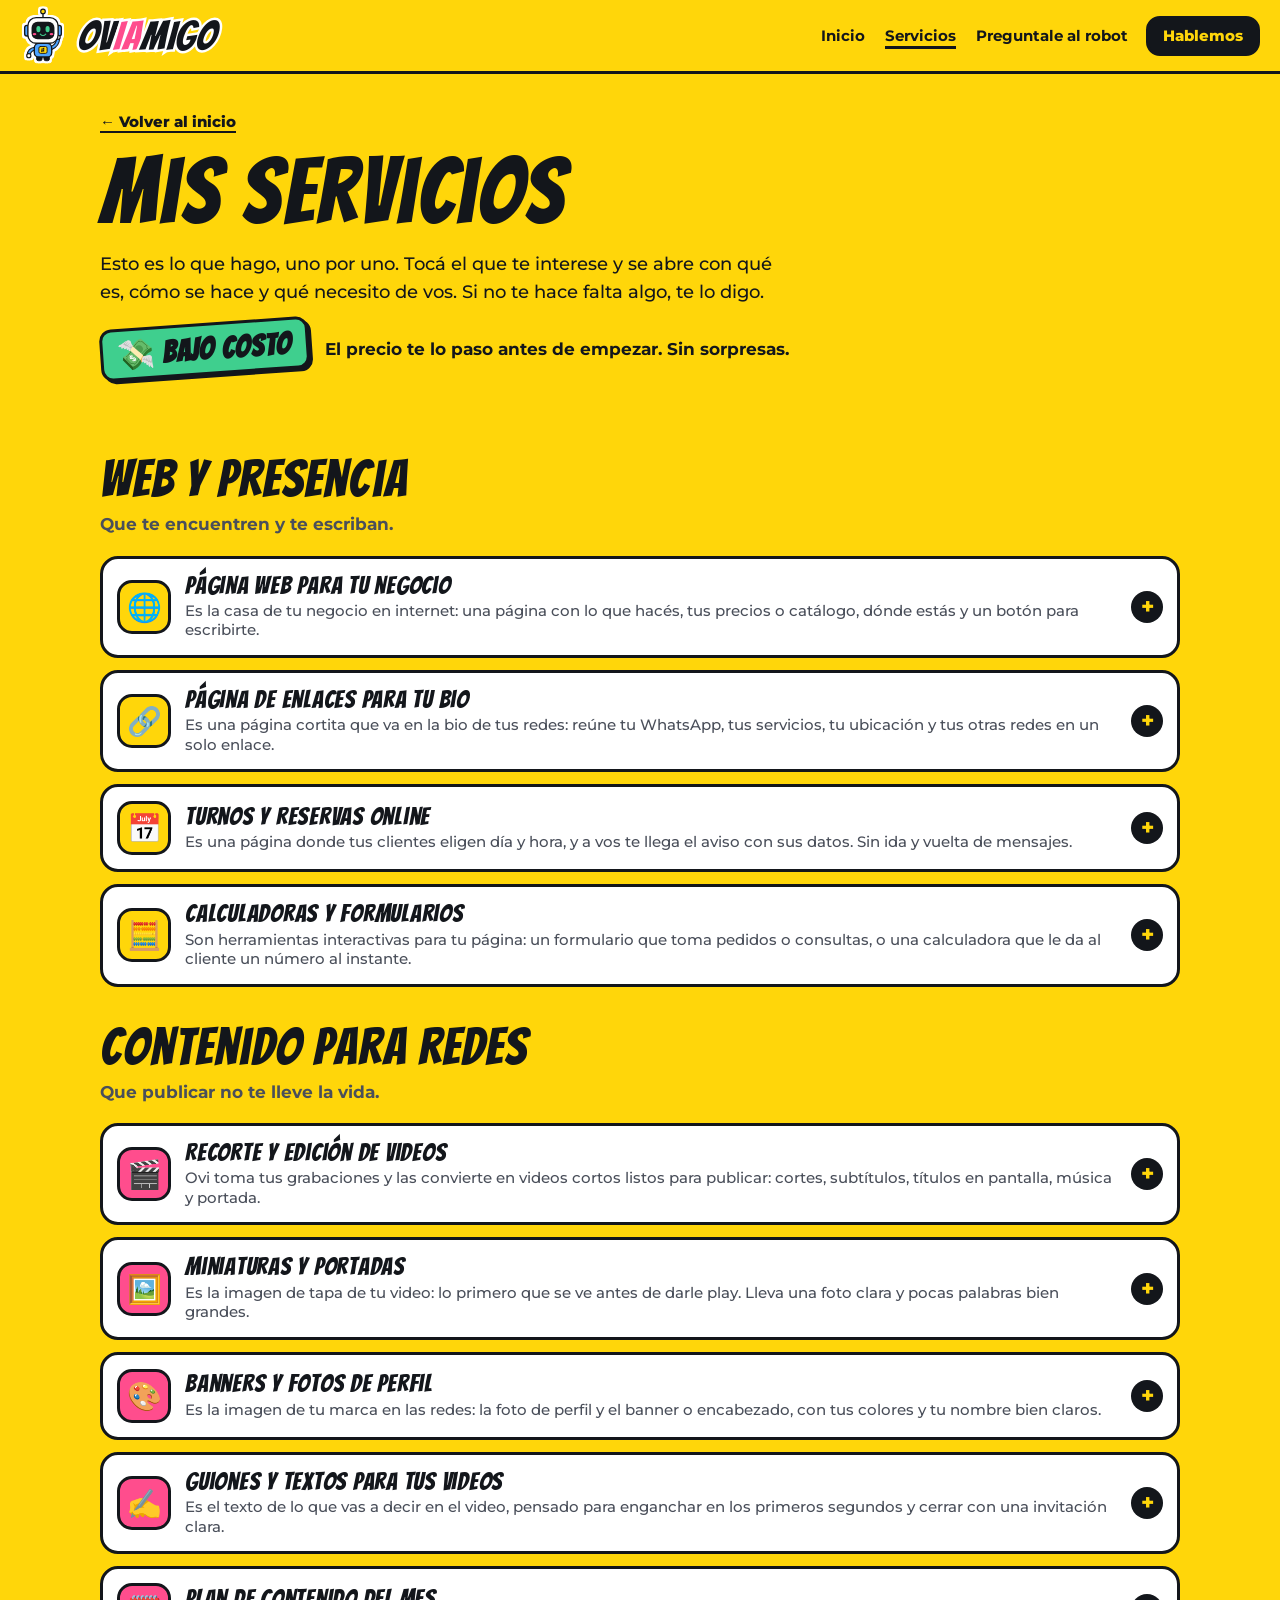
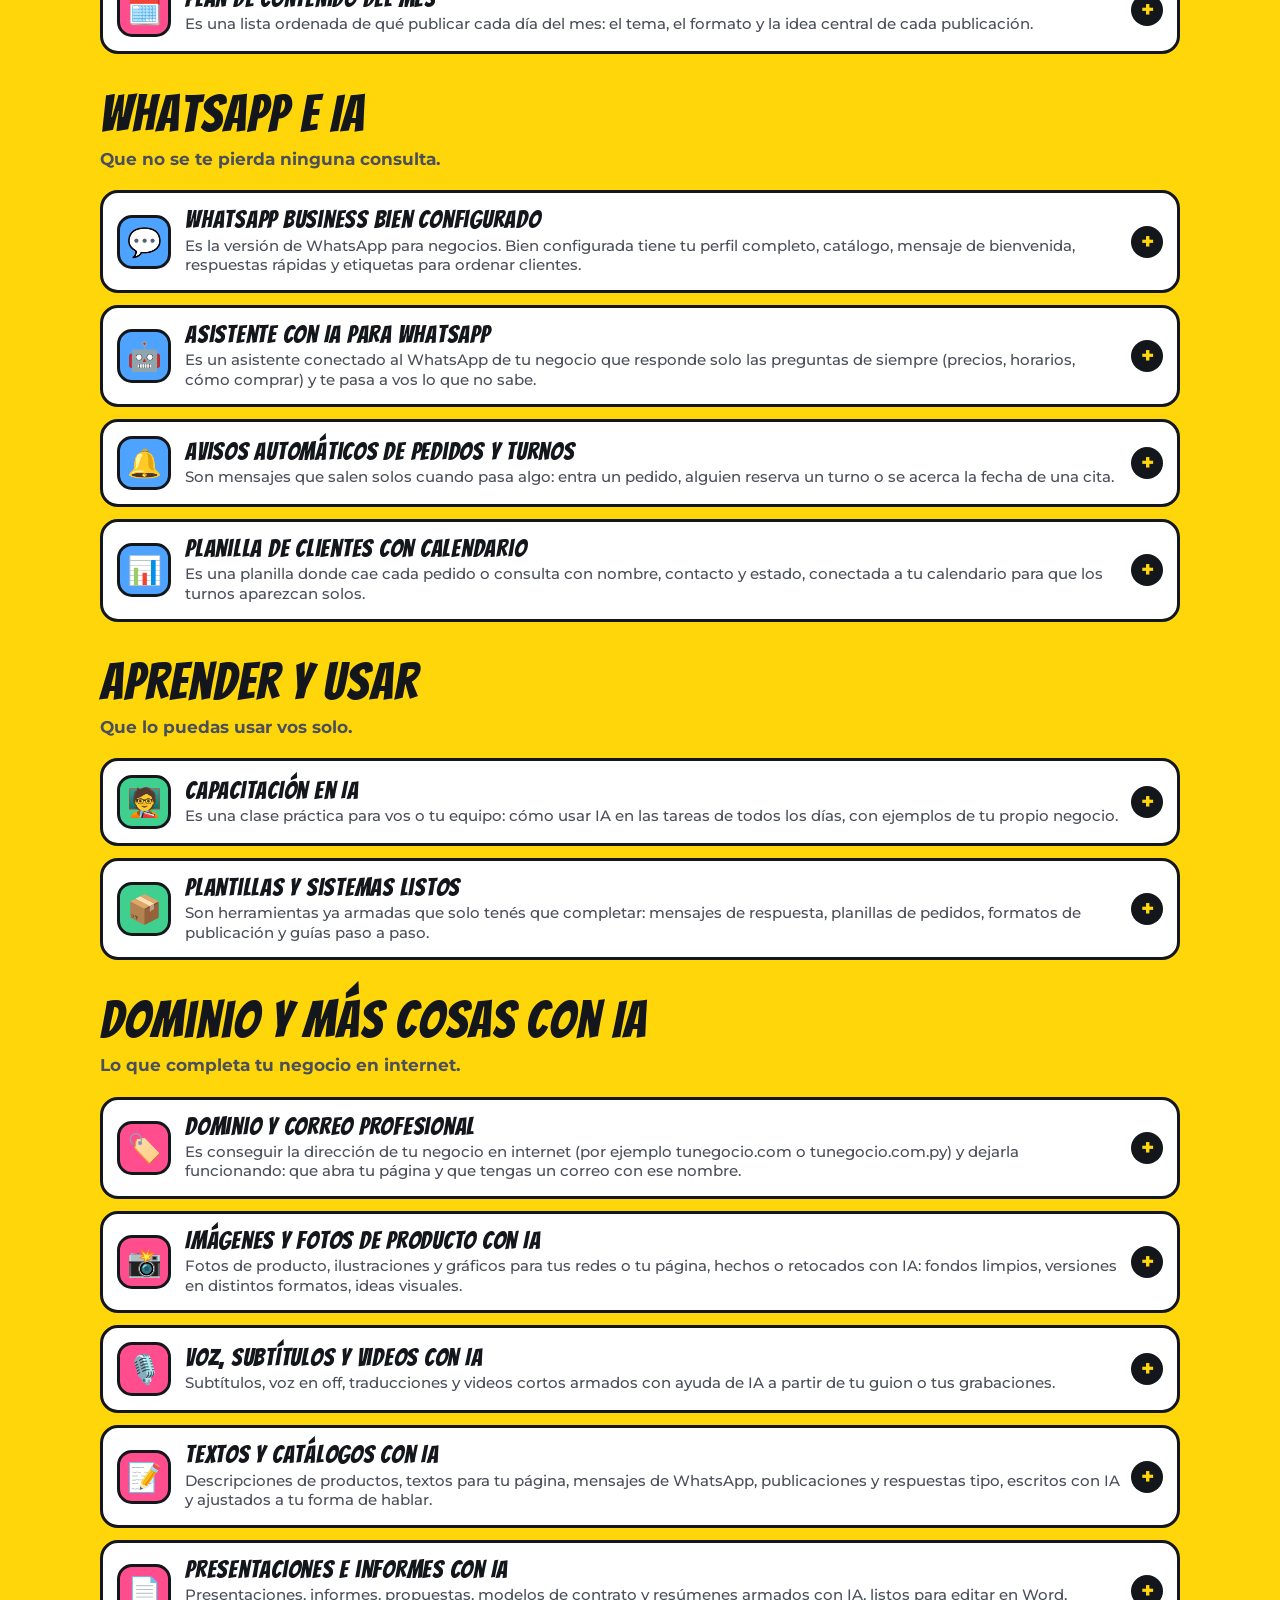
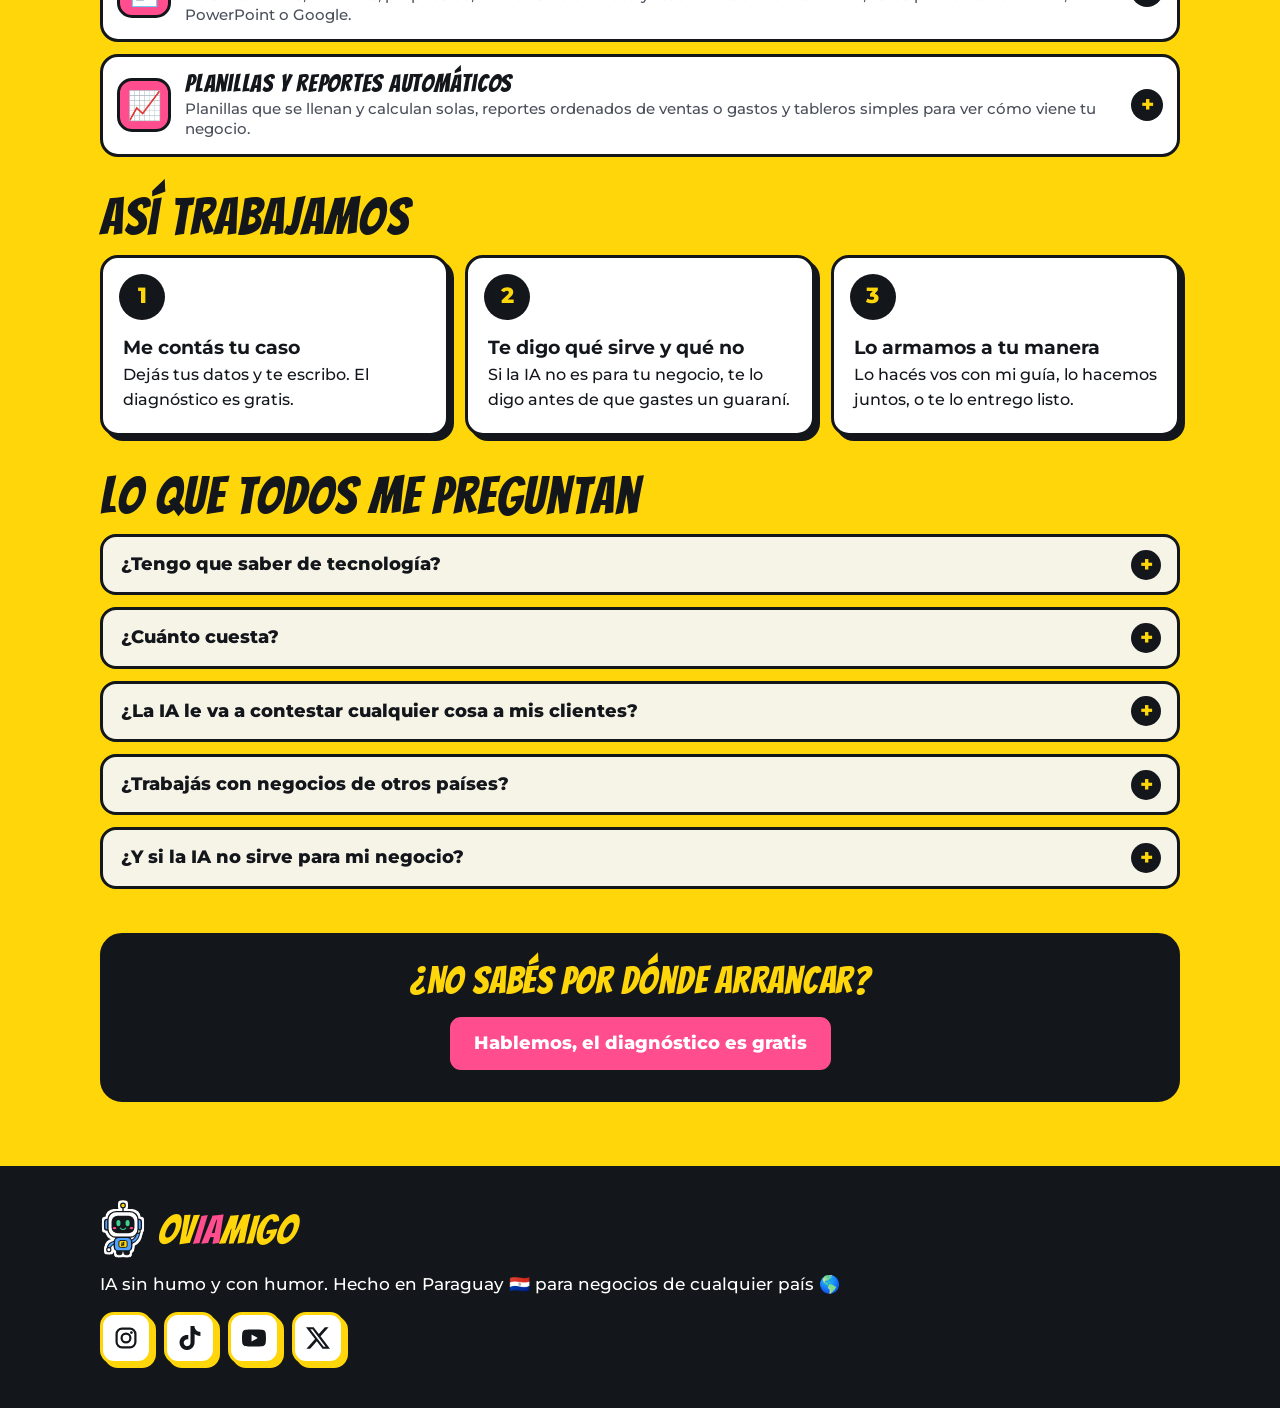
==== servicios.html @ 34ad1ff5 "Add files via upload" ====
<!doctype html>
<html lang="es">
<head>
<meta charset="utf-8">
<meta name="viewport" content="width=device-width, initial-scale=1, viewport-fit=cover">
<title>Servicios | OvIAmigo</title>
<meta name="description" content="Todos los servicios de OvIAmigo, uno por uno: páginas web, turnos online, edición de videos, WhatsApp atendido por IA y capacitación, a bajo costo y sin promesas mágicas.">
<meta name="theme-color" content="#FFD60A">
<link rel="canonical" href="https://oviamigo.com/servicios.html">
<meta property="og:type" content="website">
<meta property="og:url" content="https://oviamigo.com/servicios.html">
<meta property="og:title" content="Servicios | OvIAmigo">
<meta property="og:description" content="Páginas web, edición de videos y WhatsApp atendido por IA, a bajo costo para negocios que recién empiezan.">
<meta property="og:image" content="https://oviamigo.com/compartir.jpg">
<meta name="twitter:card" content="summary_large_image">
<link rel="icon" href="avatar.jpg">
<link rel="apple-touch-icon" href="avatar.jpg">
<link rel="stylesheet" href="estilos.css">
</head>
<body class="pagina-servicios">



<svg width="0" height="0" style="position:absolute" aria-hidden="true">
  <symbol id="i-instagram" viewBox="0 0 24 24"><rect x="2.6" y="2.6" width="18.8" height="18.8" rx="5.4" fill="none" stroke="currentColor" stroke-width="2.2"/><circle cx="12" cy="12" r="4.4" fill="none" stroke="currentColor" stroke-width="2.2"/><circle cx="17.4" cy="6.6" r="1.4" fill="currentColor"/></symbol>
  <symbol id="i-tiktok" viewBox="0 0 24 24"><path fill="currentColor" d="M12.525.02c1.31-.02 2.61-.01 3.91-.02.08 1.53.63 3.09 1.75 4.17 1.12 1.11 2.7 1.62 4.24 1.79v4.03c-1.44-.05-2.89-.35-4.2-.97-.57-.26-1.1-.59-1.62-.93-.01 2.92.01 5.84-.02 8.75-.08 1.4-.54 2.79-1.35 3.94-1.31 1.92-3.58 3.17-5.91 3.21-1.43.08-2.86-.31-4.08-1.03-2.02-1.19-3.44-3.37-3.65-5.71-.02-.5-.03-1-.01-1.49.18-1.9 1.12-3.72 2.58-4.96 1.66-1.44 3.98-2.13 6.15-1.72.02 1.48-.04 2.96-.04 4.44-.99-.32-2.15-.23-3.02.37-.63.41-1.11 1.04-1.36 1.75-.21.51-.15 1.07-.14 1.61.24 1.64 1.82 3.02 3.5 2.87 1.12-.01 2.19-.66 2.77-1.61.19-.33.4-.67.41-1.06.1-1.79.06-3.57.07-5.36.01-4.03-.01-8.05.02-12.07z"/></symbol>
  <symbol id="i-youtube" viewBox="0 0 24 24"><path fill="currentColor" d="M23.498 6.186a3.016 3.016 0 0 0-2.122-2.136C19.505 3.545 12 3.545 12 3.545s-7.505 0-9.377.505A3.017 3.017 0 0 0 .502 6.186C0 8.07 0 12 0 12s0 3.93.502 5.814a3.016 3.016 0 0 0 2.122 2.136c1.871.505 9.376.505 9.376.505s7.505 0 9.377-.505a3.015 3.015 0 0 0 2.122-2.136C24 15.93 24 12 24 12s0-3.93-.502-5.814zM9.545 15.568V8.432L15.818 12l-6.273 3.568z"/></symbol>
  <symbol id="i-x" viewBox="0 0 24 24"><path fill="currentColor" d="M18.901 1.153h3.68l-8.04 9.19L24 22.846h-7.406l-5.8-7.584-6.638 7.584H.474l8.6-9.83L0 1.154h7.594l5.243 6.932ZM17.61 20.644h2.039L6.486 3.24H4.298Z"/></symbol>
  <!-- el robot de la marca -->
  <symbol id="robot" viewBox="0 0 200 240">
    <g stroke="#13161B" stroke-linecap="round" stroke-linejoin="round">
      <path d="M100 42V20" stroke-width="6" fill="none"/><circle cx="100" cy="15" r="10" fill="#FFD60A" stroke-width="5"/>
      <rect x="20" y="76" width="22" height="46" rx="10" fill="#4DA3FF" stroke-width="6"/><rect x="158" y="76" width="22" height="46" rx="10" fill="#4DA3FF" stroke-width="6"/>
      <path d="M64 178Q40 182 38 204" stroke-width="18" fill="none"/><path d="M138 174Q164 162 166 134" stroke-width="18" fill="none"/>
      <path d="M64 178Q40 182 38 204" stroke="#4DA3FF" stroke-width="9" fill="none"/><path d="M138 174Q164 162 166 134" stroke="#4DA3FF" stroke-width="9" fill="none"/>
      <circle cx="38" cy="208" r="9" fill="#fff" stroke-width="5"/><circle cx="166" cy="128" r="9" fill="#fff" stroke-width="5"/>
      <rect x="72" y="208" width="24" height="22" rx="8" fill="#13161B" stroke-width="4"/><rect x="104" y="208" width="24" height="22" rx="8" fill="#13161B" stroke-width="4"/>
      <rect x="62" y="154" width="76" height="60" rx="20" fill="#4DA3FF" stroke-width="6"/>
      <rect x="82" y="168" width="36" height="30" rx="7" fill="#FFD60A" stroke-width="4"/>
      <rect x="34" y="42" width="132" height="112" rx="36" fill="#fff" stroke-width="6"/>
      <rect x="50" y="60" width="100" height="76" rx="26" fill="#13161B" stroke="none"/>
      <path d="M88 114Q100 126 112 114" stroke="#3FCF8E" stroke-width="5" fill="none"/>
    </g>
    <ellipse cx="80" cy="92" rx="9" ry="14" fill="#3FCF8E"/><ellipse cx="120" cy="92" rx="9" ry="14" fill="#3FCF8E"/>
    <ellipse cx="63" cy="114" rx="8" ry="5" fill="#FF4D8D"/><ellipse cx="137" cy="114" rx="8" ry="5" fill="#FF4D8D"/>
    <text x="100" y="191" text-anchor="middle" font-family="Bangers, Impact, sans-serif" font-size="22" fill="#13161B">IA</text>
  </symbol>
</svg>

<header class="top">
  <a class="logo" href="./" aria-label="OvIAmigo, inicio"><svg class="robot" aria-hidden="true"><use href="#robot"/></svg><span class="logo-txt">Ov<b>IA</b>migo</span></a>
  <nav class="menu" aria-label="Secciones">
    <a href="./">Inicio</a>
    <a href="servicios.html" aria-current="page">Servicios</a>
    <a href="./#chat">Preguntale al robot</a>
  </nav>
  <a class="btn chico" href="./#hablemos">Hablemos</a>
</header>

<main>
  <section class="sv-cab">
    <div class="ancho">
      <a class="volver" href="./">← Volver al inicio</a>
      <h1 class="titulo">Mis servicios</h1>
      <p class="intro">Esto es lo que hago, uno por uno. Tocá el que te interese y se abre con qué es, cómo se hace y qué necesito de vos. Si no te hace falta algo, te lo digo.</p>
      <p class="sv-sello"><span class="sello-precio">💸 Bajo costo</span> <span>El precio te lo paso antes de empezar. Sin sorpresas.</span></p>
    </div>
  </section>

  <div class="ancho sv-lista">
    <section class="sv-grupo">
      <h2 class="sv-h">Web y presencia</h2><p class="sv-sub">Que te encuentren y te escriban.</p>
      <details class="sv" id="web">
        <summary><span class="sv-ico">🌐</span><span class="sv-txt"><b>Página web para tu negocio</b><em>Es la casa de tu negocio en internet: una página con lo que hacés, tus precios o catálogo, dónde estás y un botón para escribirte.</em></span></summary>
        <div class="sv-cuerpo">
          <div><strong>Para qué sirve</strong><p>Sirve para que quien te busca encuentre todo en un solo lugar y te escriba, en vez de perderse entre publicaciones viejas.</p></div>
          <div><strong>Cómo se hace</strong><p>Le contás a Ovi qué hace tu negocio, te muestra una propuesta, la ajustan juntos y se publica con tu dirección.</p></div>
          <div><strong>Qué necesito de vos</strong><p>Tu logo si tenés, fotos, la lista de lo que ofrecés y cómo querés que te contacten.</p></div>
          <div><strong>Qué cambia el precio</strong><p>Depende de cuántas secciones lleva y si necesita catálogo, reservas o formularios. Primero se ve tu caso y recién ahí se te pasa el precio, antes de empezar.</p></div>
          <div><strong>¿Lo puedo hacer yo solo?</strong><p>Sí, hay herramientas para armarla sin programar y Ovi te puede guiar. Lo que más cuesta no es la técnica: es ordenar qué decir y en qué orden.</p></div>
          <div><strong>Cuándo no te hace falta</strong><p>Si recién empezás y vendés solo por Instagram o WhatsApp, quizás te alcance con una página de enlaces. No hace falta arrancar por lo más grande.</p></div>
          <div><strong>Dónde verlo</strong><p>Esta misma página es un ejemplo: la armó Ovi. Recorrela desde el celular y fijate cómo carga.</p></div>
          <div class="sv-pie"><a class="btn rosa" href="./?quiero=%F0%9F%8C%90%20P%C3%A1gina%20web%20para%20tu%20negocio">Pedir este servicio</a><a class="btn fantasma" href="./#chat">Preguntale al robot</a></div>
        </div>
      </details>
      <details class="sv" id="enlaces">
        <summary><span class="sv-ico">🔗</span><span class="sv-txt"><b>Página de enlaces para tu bio</b><em>Es una página cortita que va en la bio de tus redes: reúne tu WhatsApp, tus servicios, tu ubicación y tus otras redes en un solo enlace.</em></span></summary>
        <div class="sv-cuerpo">
          <div><strong>Para qué sirve</strong><p>Sirve para que quien llega desde Instagram o TikTok no se pierda: toca el enlace y ve todo lo importante.</p></div>
          <div><strong>Cómo se hace</strong><p>Le pasás a Ovi qué querés mostrar, la arma con tus colores y te queda un enlace para pegar en tus bios.</p></div>
          <div><strong>Qué necesito de vos</strong><p>Tu foto o logo, tus redes y los botones que querés: WhatsApp, catálogo, ubicación, lo que uses.</p></div>
          <div><strong>Qué cambia el precio</strong><p>Depende de si es solo una lista de botones o si lleva formulario, chat o calculadora. Primero se ve tu caso y recién ahí se te pasa el precio, antes de empezar.</p></div>
          <div><strong>¿Lo puedo hacer yo solo?</strong><p>Sí, es de lo más fácil de hacer por tu cuenta y hay opciones gratis. Ovi te puede guiar o dejártela lista, como prefieras.</p></div>
          <div><strong>Cuándo no te hace falta</strong><p>Si ya tenés una página web completa, puede que no la necesites: alcanza con poner tu web en la bio.</p></div>
          <div><strong>Dónde verlo</strong><p>Sí: la página de enlaces que Ovi tiene en la bio de sus redes (@oviamigoo). Entrá desde Instagram o TikTok y la ves funcionando.</p></div>
          <div class="sv-pie"><a class="btn rosa" href="./?quiero=%F0%9F%94%97%20P%C3%A1gina%20de%20enlaces%20para%20tu%20bio">Pedir este servicio</a><a class="btn fantasma" href="./#chat">Preguntale al robot</a></div>
        </div>
      </details>
      <details class="sv" id="turnos">
        <summary><span class="sv-ico">📅</span><span class="sv-txt"><b>Turnos y reservas online</b><em>Es una página donde tus clientes eligen día y hora, y a vos te llega el aviso con sus datos. Sin ida y vuelta de mensajes.</em></span></summary>
        <div class="sv-cuerpo">
          <div><strong>Para qué sirve</strong><p>Sirve para dejar de coordinar horarios a mano y para que te reserven aunque estés ocupado o durmiendo.</p></div>
          <div><strong>Cómo se hace</strong><p>Definen tus horarios y servicios, Ovi arma el formulario de reserva y lo conecta a tu calendario para que cada turno aparezca solo.</p></div>
          <div><strong>Qué necesito de vos</strong><p>Tus días y horarios de atención, cuánto dura cada servicio y qué datos querés pedirle al cliente.</p></div>
          <div><strong>Qué cambia el precio</strong><p>Depende de cuántos servicios y profesionales tiene tu agenda y si lleva recordatorios. Primero se ve tu caso y recién ahí se te pasa el precio, antes de empezar.</p></div>
          <div><strong>¿Lo puedo hacer yo solo?</strong><p>Sí, hay herramientas de agenda que podés configurar vos. Ovi te guía para elegir una que no te cobre de más por cosas que no usás.</p></div>
          <div><strong>Cuándo no te hace falta</strong><p>Si atendés por orden de llegada o tenés pocos turnos por semana, quizás no lo necesites todavía.</p></div>
          <div><strong>Dónde verlo</strong><p>Todavía no hay un ejemplo público para mostrar acá. Pedile a Ovi por WhatsApp que te muestre cómo se ve por dentro.</p></div>
          <div class="sv-pie"><a class="btn rosa" href="./?quiero=%F0%9F%93%85%20Turnos%20y%20reservas%20online">Pedir este servicio</a><a class="btn fantasma" href="./#chat">Preguntale al robot</a></div>
        </div>
      </details>
      <details class="sv" id="formularios">
        <summary><span class="sv-ico">🧮</span><span class="sv-txt"><b>Calculadoras y formularios</b><em>Son herramientas interactivas para tu página: un formulario que toma pedidos o consultas, o una calculadora que le da al cliente un número al instante.</em></span></summary>
        <div class="sv-cuerpo">
          <div><strong>Para qué sirve</strong><p>Sirve para que las consultas te lleguen ordenadas y completas, en vez de veinte mensajes sueltos.</p></div>
          <div><strong>Cómo se hace</strong><p>Ven qué necesitás preguntar o calcular, Ovi lo arma, lo prueban con casos reales y se suma a tu página.</p></div>
          <div><strong>Qué necesito de vos</strong><p>Las preguntas que hoy le hacés a cada cliente, o la cuenta que hacés a mano para pasar un presupuesto.</p></div>
          <div><strong>Qué cambia el precio</strong><p>Depende de cuántos pasos tiene y si los datos tienen que ir a una planilla o a tu correo. Primero se ve tu caso y recién ahí se te pasa el precio, antes de empezar.</p></div>
          <div><strong>¿Lo puedo hacer yo solo?</strong><p>Sí, los formularios simples se arman gratis y sin programar. Las calculadoras a medida llevan un poco más, y ahí ayuda Ovi.</p></div>
          <div><strong>Cuándo no te hace falta</strong><p>Si te escriben pocas personas por semana, un formulario puede ser un paso de más. Primero conviene que te encuentren.</p></div>
          <div><strong>Dónde verlo</strong><p>Sí, uno lo tenés en la página de inicio: el formulario de “Hablemos”. Si querés ver una calculadora a medida, pedile a Ovi un ejemplo por WhatsApp.</p></div>
          <div class="sv-pie"><a class="btn rosa" href="./?quiero=%F0%9F%A7%AE%20Calculadoras%20y%20formularios%20interactivos">Pedir este servicio</a><a class="btn fantasma" href="./#chat">Preguntale al robot</a></div>
        </div>
      </details>
    </section>
    <section class="sv-grupo">
      <h2 class="sv-h">Contenido para redes</h2><p class="sv-sub">Que publicar no te lleve la vida.</p>
      <details class="sv" id="videos">
        <summary><span class="sv-ico">🎬</span><span class="sv-txt"><b>Recorte y edición de videos</b><em>Ovi toma tus grabaciones y las convierte en videos cortos listos para publicar: cortes, subtítulos, títulos en pantalla, música y portada.</em></span></summary>
        <div class="sv-cuerpo">
          <div><strong>Para qué sirve</strong><p>Sirve para publicar seguido sin pasarte horas editando, y para que el video se entienda aunque lo vean sin sonido.</p></div>
          <div><strong>Cómo se hace</strong><p>Le mandás a Ovi lo que grabaste, te devuelve el video editado, le decís qué ajustar y queda listo para subir.</p></div>
          <div><strong>Qué necesito de vos</strong><p>Tus grabaciones, aunque sean con el celular, y una idea de qué querés contar. Si no sabés qué grabar, Ovi te pasa un guion.</p></div>
          <div><strong>Qué cambia el precio</strong><p>Depende de cuánto dura el material, cuántos videos son y qué tan trabajada es la edición. Primero se ve tu caso y recién ahí se te pasa el precio, antes de empezar.</p></div>
          <div><strong>¿Lo puedo hacer yo solo?</strong><p>Sí, con apps de edición para celular se puede, y Ovi te enseña lo básico: cortar, subtitular y exportar bien.</p></div>
          <div><strong>Cuándo no te hace falta</strong><p>Un video bien editado no arregla un mensaje confuso. Primero conviene tener claro qué querés decir en 30 segundos.</p></div>
          <div><strong>Dónde verlo</strong><p>Sí: los videos que Ovi publica todos los días en Instagram, TikTok y YouTube (@oviamigoo). Así queda la edición.</p></div>
          <div class="sv-pie"><a class="btn rosa" href="./?quiero=%F0%9F%8E%AC%20Edici%C3%B3n%20de%20videos%20y%20reels">Pedir este servicio</a><a class="btn fantasma" href="./#chat">Preguntale al robot</a></div>
        </div>
      </details>
      <details class="sv" id="miniaturas">
        <summary><span class="sv-ico">🖼️</span><span class="sv-txt"><b>Miniaturas y portadas</b><em>Es la imagen de tapa de tu video: lo primero que se ve antes de darle play. Lleva una foto clara y pocas palabras bien grandes.</em></span></summary>
        <div class="sv-cuerpo">
          <div><strong>Para qué sirve</strong><p>Sirve para que alguien frene y elija tu video entre todos los demás.</p></div>
          <div><strong>Cómo se hace</strong><p>Le pasás a Ovi el video o el tema, te propone dos o tres opciones y elegís la que más te gusta.</p></div>
          <div><strong>Qué necesito de vos</strong><p>El video o una foto tuya o del producto, y el título que querés destacar.</p></div>
          <div><strong>Qué cambia el precio</strong><p>Depende de cuántas necesitás y si son para un video suelto o para toda una serie con el mismo estilo. Primero se ve tu caso y recién ahí se te pasa el precio, antes de empezar.</p></div>
          <div><strong>¿Lo puedo hacer yo solo?</strong><p>Sí, con herramientas de diseño con plantillas se puede. Ovi te enseña las reglas: una idea, pocas palabras, letra grande.</p></div>
          <div><strong>Cuándo no te hace falta</strong><p>Una buena portada con un video flojo decepciona. La tapa promete; el video tiene que cumplir.</p></div>
          <div><strong>Dónde verlo</strong><p>Sí: mirá las portadas de sus videos en YouTube y TikTok (@oviamigoo).</p></div>
          <div class="sv-pie"><a class="btn rosa" href="./?quiero=%F0%9F%96%BC%EF%B8%8F%20Miniaturas%20y%20portadas">Pedir este servicio</a><a class="btn fantasma" href="./#chat">Preguntale al robot</a></div>
        </div>
      </details>
      <details class="sv" id="banners">
        <summary><span class="sv-ico">🎨</span><span class="sv-txt"><b>Banners y fotos de perfil</b><em>Es la imagen de tu marca en las redes: la foto de perfil y el banner o encabezado, con tus colores y tu nombre bien claros.</em></span></summary>
        <div class="sv-cuerpo">
          <div><strong>Para qué sirve</strong><p>Sirve para que tu negocio se vea igual en todas partes y la gente lo reconozca al toque.</p></div>
          <div><strong>Cómo se hace</strong><p>Le contás a Ovi el estilo que te gusta, te muestra opciones y te entrega los archivos en el tamaño de cada red.</p></div>
          <div><strong>Qué necesito de vos</strong><p>El nombre de tu negocio, tus colores si ya los tenés y alguna referencia de estilo que te guste.</p></div>
          <div><strong>Qué cambia el precio</strong><p>Depende de para cuántas redes es y si se parte de un logo que ya tenés o de cero. Primero se ve tu caso y recién ahí se te pasa el precio, antes de empezar.</p></div>
          <div><strong>¿Lo puedo hacer yo solo?</strong><p>Sí, con plantillas se puede. Lo importante es respetar los tamaños de cada red para que no se corte nada.</p></div>
          <div><strong>Cuándo no te hace falta</strong><p>Cambiar la imagen muy seguido confunde. Mejor elegir una buena y sostenerla.</p></div>
          <div><strong>Dónde verlo</strong><p>Sí: el banner y la foto de perfil de sus propias redes (@oviamigoo) son el ejemplo más a mano.</p></div>
          <div class="sv-pie"><a class="btn rosa" href="./?quiero=%F0%9F%8E%A8%20Banners%20y%20fotos%20de%20perfil">Pedir este servicio</a><a class="btn fantasma" href="./#chat">Preguntale al robot</a></div>
        </div>
      </details>
      <details class="sv" id="guiones">
        <summary><span class="sv-ico">✍️</span><span class="sv-txt"><b>Guiones y textos para tus videos</b><em>Es el texto de lo que vas a decir en el video, pensado para enganchar en los primeros segundos y cerrar con una invitación clara.</em></span></summary>
        <div class="sv-cuerpo">
          <div><strong>Para qué sirve</strong><p>Sirve para grabar más rápido, sin quedarte en blanco y sin irte por las ramas.</p></div>
          <div><strong>Cómo se hace</strong><p>Le contás a Ovi tu tema y a quién le hablás, te pasa el guion con el gancho, el desarrollo y el cierre, y lo ajustan a tu forma de hablar.</p></div>
          <div><strong>Qué necesito de vos</strong><p>De qué querés hablar, quién es tu cliente y algún video tuyo para tomar tu tono.</p></div>
          <div><strong>Qué cambia el precio</strong><p>Depende de cuántos guiones son y cuánto dura cada video. Primero se ve tu caso y recién ahí se te pasa el precio, antes de empezar.</p></div>
          <div><strong>¿Lo puedo hacer yo solo?</strong><p>Sí, y la IA ayuda mucho con el borrador. El truco es corregirlo para que suene a vos y no a robot.</p></div>
          <div><strong>Cuándo no te hace falta</strong><p>Un guion leído palabra por palabra suena acartonado. Sirve como guía, no como libreto de memoria.</p></div>
          <div><strong>Dónde verlo</strong><p>Sí: cada video de sus redes (@oviamigoo) sale de un guion corto. Fijate cómo arrancan y cómo cierran.</p></div>
          <div class="sv-pie"><a class="btn rosa" href="./?quiero=%E2%9C%8D%EF%B8%8F%20Guiones%20y%20textos%20para%20tus%20videos">Pedir este servicio</a><a class="btn fantasma" href="./#chat">Preguntale al robot</a></div>
        </div>
      </details>
      <details class="sv" id="plan">
        <summary><span class="sv-ico">🗓️</span><span class="sv-txt"><b>Plan de contenido del mes</b><em>Es una lista ordenada de qué publicar cada día del mes: el tema, el formato y la idea central de cada publicación.</em></span></summary>
        <div class="sv-cuerpo">
          <div><strong>Para qué sirve</strong><p>Sirve para dejar de pensar cada mañana qué subir y para publicar con constancia.</p></div>
          <div><strong>Cómo se hace</strong><p>Ven qué vendés y qué te preguntan tus clientes, y con eso Ovi arma el mes: temas, ganchos y formato de cada publicación.</p></div>
          <div><strong>Qué necesito de vos</strong><p>Qué ofrecés, a quién le vendés y las preguntas que más te hacen. Con eso alcanza para arrancar.</p></div>
          <div><strong>Qué cambia el precio</strong><p>Depende de cuántas publicaciones por semana querés y si incluye los guiones o solo las ideas. Primero se ve tu caso y recién ahí se te pasa el precio, antes de empezar.</p></div>
          <div><strong>¿Lo puedo hacer yo solo?</strong><p>Sí, con IA se puede armar un primer borrador en minutos. Ovi te enseña a pedírselo bien y a filtrar lo que no sirve.</p></div>
          <div><strong>Cuándo no te hace falta</strong><p>Un plan no sirve si es imposible de cumplir. Mejor tres publicaciones buenas por semana que siete a las apuradas.</p></div>
          <div><strong>Dónde verlo</strong><p>El mejor ejemplo es su propio ritmo: un video por día en sus redes (@oviamigoo), siguiendo un plan.</p></div>
          <div class="sv-pie"><a class="btn rosa" href="./?quiero=%F0%9F%97%93%EF%B8%8F%20Plan%20de%20contenido%20del%20mes">Pedir este servicio</a><a class="btn fantasma" href="./#chat">Preguntale al robot</a></div>
        </div>
      </details>
    </section>
    <section class="sv-grupo">
      <h2 class="sv-h">WhatsApp e IA</h2><p class="sv-sub">Que no se te pierda ninguna consulta.</p>
      <details class="sv" id="wabusiness">
        <summary><span class="sv-ico">💬</span><span class="sv-txt"><b>WhatsApp Business bien configurado</b><em>Es la versión de WhatsApp para negocios. Bien configurada tiene tu perfil completo, catálogo, mensaje de bienvenida, respuestas rápidas y etiquetas para ordenar clientes.</em></span></summary>
        <div class="sv-cuerpo">
          <div><strong>Para qué sirve</strong><p>Sirve para responder más rápido y para que tu negocio se vea serio desde el primer mensaje.</p></div>
          <div><strong>Cómo se hace</strong><p>Revisan cómo atendés hoy, Ovi carga tu perfil, catálogo y respuestas, y te enseña a usar cada función en el día a día.</p></div>
          <div><strong>Qué necesito de vos</strong><p>Tu horario, dirección, lista de productos o servicios y las preguntas que más te repiten.</p></div>
          <div><strong>Qué cambia el precio</strong><p>Depende de cuántos productos lleva el catálogo y cuántas respuestas rápidas hay que preparar. Primero se ve tu caso y recién ahí se te pasa el precio, antes de empezar.</p></div>
          <div><strong>¿Lo puedo hacer yo solo?</strong><p>Sí, la app es gratis y se puede configurar sin ayuda. Ovi te guía para no saltearte lo que más tiempo ahorra.</p></div>
          <div><strong>Cuándo no te hace falta</strong><p>No responde solo preguntas nuevas: te ahorra tipeo, pero alguien tiene que estar del otro lado. Para eso está el asistente con IA.</p></div>
          <div><strong>Dónde verlo</strong><p>No hay una muestra pública para ver acá, pero Ovi te puede mostrar por WhatsApp cómo queda un perfil bien configurado.</p></div>
          <div class="sv-pie"><a class="btn rosa" href="./?quiero=%F0%9F%92%AC%20WhatsApp%20Business%20bien%20configurado">Pedir este servicio</a><a class="btn fantasma" href="./#chat">Preguntale al robot</a></div>
        </div>
      </details>
      <details class="sv" id="asistente">
        <summary><span class="sv-ico">🤖</span><span class="sv-txt"><b>Asistente con IA para WhatsApp</b><em>Es un asistente conectado al WhatsApp de tu negocio que responde solo las preguntas de siempre (precios, horarios, cómo comprar) y te pasa a vos lo que no sabe.</em></span></summary>
        <div class="sv-cuerpo">
          <div><strong>Para qué sirve</strong><p>Sirve para no perder ventas por responder tarde, sobre todo de noche y los fines de semana.</p></div>
          <div><strong>Cómo se hace</strong><p>Juntan tus preguntas frecuentes y tu forma de atender, Ovi lo configura, lo prueban con casos reales y recién ahí se enciende.</p></div>
          <div><strong>Qué necesito de vos</strong><p>Tus precios, horarios, formas de pago y las preguntas que más te hacen. Cuanto mejor la información, mejor responde.</p></div>
          <div><strong>Qué cambia el precio</strong><p>Depende de cuánta información maneja y cuántos mensajes recibís por mes. Primero se ve tu caso y recién ahí se te pasa el precio, antes de empezar.</p></div>
          <div><strong>¿Lo puedo hacer yo solo?</strong><p>Se puede, pero es lo más técnico de la lista: hay que conectar WhatsApp con una plataforma de asistentes. Conviene hacerlo acompañado.</p></div>
          <div><strong>Cuándo no te hace falta</strong><p>Sin humo: puede equivocarse si la información está mal cargada, y hay plataformas que cobran por mes o por mensaje. Por eso se prueba bien antes de encenderlo.</p></div>
          <div><strong>Dónde verlo</strong><p>El robot del inicio es un pariente simple: responde preguntas ya preparadas. Un asistente con IA va un paso más allá y entiende preguntas nuevas. Si querés ver cómo sería en tu negocio, pedíselo a Ovi.</p></div>
          <div class="sv-pie"><a class="btn rosa" href="./?quiero=%F0%9F%A4%96%20Asistente%20con%20IA%20para%20WhatsApp">Pedir este servicio</a><a class="btn fantasma" href="./#chat">Preguntale al robot</a></div>
        </div>
      </details>
      <details class="sv" id="avisos">
        <summary><span class="sv-ico">🔔</span><span class="sv-txt"><b>Avisos automáticos de pedidos y turnos</b><em>Son mensajes que salen solos cuando pasa algo: entra un pedido, alguien reserva un turno o se acerca la fecha de una cita.</em></span></summary>
        <div class="sv-cuerpo">
          <div><strong>Para qué sirve</strong><p>Sirve para enterarte al instante de cada pedido y para que tus clientes no se olviden de sus turnos.</p></div>
          <div><strong>Cómo se hace</strong><p>Definen qué tiene que avisar y a quién, Ovi lo conecta con tu formulario o tu agenda y lo prueban.</p></div>
          <div><strong>Qué necesito de vos</strong><p>Qué querés que te avise, por dónde (correo o WhatsApp) y qué texto debería decir.</p></div>
          <div><strong>Qué cambia el precio</strong><p>Depende de cuántos tipos de aviso son y por qué canal salen. Primero se ve tu caso y recién ahí se te pasa el precio, antes de empezar.</p></div>
          <div><strong>¿Lo puedo hacer yo solo?</strong><p>Los avisos por correo son fáciles de armar por tu cuenta. Los de WhatsApp tienen más vueltas, y ahí conviene ayuda.</p></div>
          <div><strong>Cuándo no te hace falta</strong><p>Demasiados avisos cansan. Mejor pocos y útiles que un mensaje por cada cosa.</p></div>
          <div><strong>Dónde verlo</strong><p>Sí, uno cercano: cuando alguien completa el formulario “Hablemos” de la página de inicio, a Ovi le llega el aviso al instante.</p></div>
          <div class="sv-pie"><a class="btn rosa" href="./?quiero=%F0%9F%94%94%20Avisos%20autom%C3%A1ticos%20de%20pedidos%20y%20turnos">Pedir este servicio</a><a class="btn fantasma" href="./#chat">Preguntale al robot</a></div>
        </div>
      </details>
      <details class="sv" id="planilla">
        <summary><span class="sv-ico">📊</span><span class="sv-txt"><b>Planilla de clientes con calendario</b><em>Es una planilla donde cae cada pedido o consulta con nombre, contacto y estado, conectada a tu calendario para que los turnos aparezcan solos.</em></span></summary>
        <div class="sv-cuerpo">
          <div><strong>Para qué sirve</strong><p>Sirve para saber a quién le respondiste, quién quedó pendiente y qué tenés agendado, sin depender de tu memoria.</p></div>
          <div><strong>Cómo se hace</strong><p>Ven qué datos necesitás guardar, Ovi arma la planilla con colores y estados, y la conecta a tu formulario y a tu calendario.</p></div>
          <div><strong>Qué necesito de vos</strong><p>Qué datos anotás hoy de cada cliente (aunque sea en un cuaderno) y qué calendario usás.</p></div>
          <div><strong>Qué cambia el precio</strong><p>Depende de cuántos datos guarda y con qué más hay que conectarla. Primero se ve tu caso y recién ahí se te pasa el precio, antes de empezar.</p></div>
          <div><strong>¿Lo puedo hacer yo solo?</strong><p>Sí, una planilla básica la podés armar gratis. Lo que suma es conectarla para que se llene sola, y eso Ovi te lo enseña o te lo deja listo.</p></div>
          <div><strong>Cuándo no te hace falta</strong><p>Una planilla que nadie actualiza no sirve. Tiene que ser simple, o se abandona a la semana.</p></div>
          <div><strong>Dónde verlo</strong><p>No hay una pública para mostrar, porque llevan datos de clientes. Ovi te puede mostrar un modelo vacío.</p></div>
          <div class="sv-pie"><a class="btn rosa" href="./?quiero=%F0%9F%93%8A%20Planilla%20de%20clientes%20conectada%20a%20tu%20calendario">Pedir este servicio</a><a class="btn fantasma" href="./#chat">Preguntale al robot</a></div>
        </div>
      </details>
    </section>
    <section class="sv-grupo">
      <h2 class="sv-h">Aprender y usar</h2><p class="sv-sub">Que lo puedas usar vos solo.</p>
      <details class="sv" id="capacitacion">
        <summary><span class="sv-ico">🧑‍🏫</span><span class="sv-txt"><b>Capacitación en IA</b><em>Es una clase práctica para vos o tu equipo: cómo usar IA en las tareas de todos los días, con ejemplos de tu propio negocio.</em></span></summary>
        <div class="sv-cuerpo">
          <div><strong>Para qué sirve</strong><p>Sirve para que tu equipo ahorre tiempo en lo repetitivo: responder mensajes, redactar, resumir y ordenar información.</p></div>
          <div><strong>Cómo se hace</strong><p>Antes le contás a Ovi qué hace tu equipo. Arma la clase con sus tareas reales, practican y les queda una guía para seguir solos.</p></div>
          <div><strong>Qué necesito de vos</strong><p>Cuántas personas son, qué tareas hacen y qué herramientas ya usan.</p></div>
          <div><strong>Qué cambia el precio</strong><p>Depende de cuántas personas participan, cuántos encuentros son y si es presencial u online. Primero se ve tu caso y recién ahí se te pasa el precio, antes de empezar.</p></div>
          <div><strong>¿Lo puedo hacer yo solo?</strong><p>Sí, con constancia se aprende por cuenta propia, y en las redes de Ovi hay un video gratis por día. La capacitación te ahorra el camino largo.</p></div>
          <div><strong>Cuándo no te hace falta</strong><p>Una clase sola no cambia nada si después nadie practica. Por eso se trabaja con tareas reales y no con teoría.</p></div>
          <div><strong>Dónde verlo</strong><p>La mejor muestra de cómo explica Ovi son sus videos diarios en redes (@oviamigoo): cortos, en criollo y sin tecnicismos.</p></div>
          <div class="sv-pie"><a class="btn rosa" href="./?quiero=%F0%9F%A7%91%E2%80%8D%F0%9F%8F%AB%20Capacitaci%C3%B3n%20en%20IA%20para%20tu%20equipo">Pedir este servicio</a><a class="btn fantasma" href="./#chat">Preguntale al robot</a></div>
        </div>
      </details>
      <details class="sv" id="plantillas">
        <summary><span class="sv-ico">📦</span><span class="sv-txt"><b>Plantillas y sistemas listos</b><em>Son herramientas ya armadas que solo tenés que completar: mensajes de respuesta, planillas de pedidos, formatos de publicación y guías paso a paso.</em></span></summary>
        <div class="sv-cuerpo">
          <div><strong>Para qué sirve</strong><p>Sirve para arrancar hoy sin empezar de cero ni pagar un desarrollo a medida.</p></div>
          <div><strong>Cómo se hace</strong><p>Le contás a Ovi qué querés ordenar, te pasa la plantilla que mejor encaja y la adaptan a tu negocio.</p></div>
          <div><strong>Qué necesito de vos</strong><p>Qué problema querés resolver primero. Con eso Ovi elige la plantilla y la ajusta.</p></div>
          <div><strong>Qué cambia el precio</strong><p>Depende de si la plantilla sirve tal cual o hay que adaptarla. Primero se ve tu caso y recién ahí se te pasa el precio, antes de empezar.</p></div>
          <div><strong>¿Lo puedo hacer yo solo?</strong><p>Sí, justamente están pensadas para que las uses por tu cuenta, con instrucciones claras.</p></div>
          <div><strong>Cuándo no te hace falta</strong><p>Una plantilla resuelve lo común. Si tu caso es muy particular, puede hacer falta algo a medida.</p></div>
          <div><strong>Dónde verlo</strong><p>Ovi te puede mostrar modelos por WhatsApp según lo que necesites ordenar.</p></div>
          <div class="sv-pie"><a class="btn rosa" href="./?quiero=%F0%9F%93%A6%20Plantillas%20y%20sistemas%20listos%20para%20usar">Pedir este servicio</a><a class="btn fantasma" href="./#chat">Preguntale al robot</a></div>
        </div>
      </details>
    </section>
    <section class="sv-grupo">
      <h2 class="sv-h">Dominio y más cosas con IA</h2><p class="sv-sub">Lo que completa tu negocio en internet.</p>
      <details class="sv" id="dominio">
        <summary><span class="sv-ico">🏷️</span><span class="sv-txt"><b>Dominio y correo profesional</b><em>Es conseguir la dirección de tu negocio en internet (por ejemplo tunegocio.com o tunegocio.com.py) y dejarla funcionando: que abra tu página y que tengas un correo con ese nombre.</em></span></summary>
        <div class="sv-cuerpo">
          <div><strong>Para qué sirve</strong><p>Sirve para que te encuentren con un nombre propio y para verte más serio con un correo tipo contacto@tunegocio.com, en vez de un Gmail suelto.</p></div>
          <div><strong>Cómo se hace</strong><p>Se elige el nombre juntos y se verifica que esté libre. El dominio se registra a tu nombre, se conecta a tu página y se crea el correo. Ovi te acompaña en cada paso.</p></div>
          <div><strong>Qué necesito de vos</strong><p>Dos o tres nombres que te gusten y tus datos para registrarlo a tu nombre. El pago del dominio lo hacés vos directo, así queda tuyo.</p></div>
          <div><strong>Qué cambia el precio</strong><p>Depende de la terminación elegida (.com, .com.py, .net) y si querés correo profesional además de la página. Primero se ve tu caso y recién ahí se te pasa el precio, antes de empezar.</p></div>
          <div><strong>¿Lo puedo hacer yo solo?</strong><p>Sí, registrarlo no es difícil. Lo que da dolores de cabeza es conectarlo bien con la página y el correo; ahí ayuda Ovi.</p></div>
          <div><strong>Cuándo no te hace falta</strong><p>Si recién empezás y una página de enlaces te alcanza, el dominio puede esperar. Hay opciones gratuitas para arrancar. El dominio se paga por año y es un costo aparte.</p></div>
          <div><strong>Dónde verlo</strong><p>Esta misma página usa oviamigo.com: un dominio registrado y conectado a una página publicada.</p></div>
          <div class="sv-pie"><a class="btn rosa" href="./?quiero=%F0%9F%8F%B7%EF%B8%8F%20Dominio%20y%20correo%20profesional">Pedir este servicio</a><a class="btn fantasma" href="./#chat">Preguntale al robot</a></div>
        </div>
      </details>
      <details class="sv" id="imagenes">
        <summary><span class="sv-ico">📸</span><span class="sv-txt"><b>Imágenes y fotos de producto con IA</b><em>Fotos de producto, ilustraciones y gráficos para tus redes o tu página, hechos o retocados con IA: fondos limpios, versiones en distintos formatos, ideas visuales.</em></span></summary>
        <div class="sv-cuerpo">
          <div><strong>Para qué sirve</strong><p>Sirve para tener imágenes prolijas sin contratar una sesión de fotos cada vez.</p></div>
          <div><strong>Cómo se hace</strong><p>Me mandás tus fotos o la idea, se generan o retocan, elegís las que más te gustan y se ajustan hasta que queden bien.</p></div>
          <div><strong>Qué necesito de vos</strong><p>Fotos reales de tus productos si tenés, tu logo y colores, y una idea de cómo querés que se vea.</p></div>
          <div><strong>Qué cambia el precio</strong><p>Depende de cuántas imágenes son y qué tan a medida tienen que ser. Primero se ve tu caso y recién ahí se te pasa el precio, antes de empezar.</p></div>
          <div><strong>¿Lo puedo hacer yo solo?</strong><p>Sí, hay herramientas gratis para probar. Lo difícil es que todas se vean parecidas entre sí y de tu marca; ahí ayuda tener método.</p></div>
          <div><strong>Cuándo no te hace falta</strong><p>Sin humo: la IA puede deformar productos, manos o textos. Si tu producto tiene que verse exacto, conviene partir de tu foto real.</p></div>
          <div><strong>Dónde verlo</strong><p>Mirá las portadas y miniaturas de los videos de Ovi en sus redes (@oviamigoo).</p></div>
          <div class="sv-pie"><a class="btn rosa" href="./?quiero=%F0%9F%93%B8%20Im%C3%A1genes%20y%20fotos%20de%20producto%20con%20IA">Pedir este servicio</a><a class="btn fantasma" href="./#chat">Preguntale al robot</a></div>
        </div>
      </details>
      <details class="sv" id="voz">
        <summary><span class="sv-ico">🎙️</span><span class="sv-txt"><b>Voz, subtítulos y videos con IA</b><em>Subtítulos, voz en off, traducciones y videos cortos armados con ayuda de IA a partir de tu guion o tus grabaciones.</em></span></summary>
        <div class="sv-cuerpo">
          <div><strong>Para qué sirve</strong><p>Sirve para que tus videos se entiendan sin sonido, lleguen a más gente y no te pases horas editando.</p></div>
          <div><strong>Cómo se hace</strong><p>Me pasás el guion o los videos, se arman los subtítulos y la voz, revisás que todo suene bien y se entrega listo para subir.</p></div>
          <div><strong>Qué necesito de vos</strong><p>Tus grabaciones o el guion, y qué tono querés: serio, divertido, cercano.</p></div>
          <div><strong>Qué cambia el precio</strong><p>Depende de cuántos videos y minutos son, y si lleva voz generada o la tuya. Primero se ve tu caso y recién ahí se te pasa el precio, antes de empezar.</p></div>
          <div><strong>¿Lo puedo hacer yo solo?</strong><p>Los subtítulos automáticos sí podés hacerlos solo. La voz generada y el pulido final llevan más ojo.</p></div>
          <div><strong>Cuándo no te hace falta</strong><p>Una voz robótica espanta si no está bien trabajada. A veces tu propia voz, aunque no sea perfecta, funciona mejor.</p></div>
          <div><strong>Dónde verlo</strong><p>Mirá los videos de Ovi en sus redes (@oviamigoo) para ver el estilo de edición.</p></div>
          <div class="sv-pie"><a class="btn rosa" href="./?quiero=%F0%9F%8E%99%EF%B8%8F%20Voz%2C%20subt%C3%ADtulos%20y%20videos%20con%20IA">Pedir este servicio</a><a class="btn fantasma" href="./#chat">Preguntale al robot</a></div>
        </div>
      </details>
      <details class="sv" id="textos">
        <summary><span class="sv-ico">📝</span><span class="sv-txt"><b>Textos y catálogos con IA</b><em>Descripciones de productos, textos para tu página, mensajes de WhatsApp, publicaciones y respuestas tipo, escritos con IA y ajustados a tu forma de hablar.</em></span></summary>
        <div class="sv-cuerpo">
          <div><strong>Para qué sirve</strong><p>Sirve para no quedarte en blanco y para que todo lo que publicás suene a vos, no a un robot.</p></div>
          <div><strong>Cómo se hace</strong><p>Me contás qué vendés y cómo hablás con tus clientes, se arman los textos, los revisás y se ajustan.</p></div>
          <div><strong>Qué necesito de vos</strong><p>Tu lista de productos o servicios, ejemplos de cómo le escribís a tus clientes y tu tono.</p></div>
          <div><strong>Qué cambia el precio</strong><p>Depende de cuántos textos son y si hace falta investigar tu rubro. Primero se ve tu caso y recién ahí se te pasa el precio, antes de empezar.</p></div>
          <div><strong>¿Lo puedo hacer yo solo?</strong><p>Sí, y con buenas instrucciones sale muy bien. Ovi te enseña a pedirlos para que no queden genéricos.</p></div>
          <div><strong>Cuándo no te hace falta</strong><p>Sin humo: un texto de IA sin revisar puede inventar datos. Siempre se chequean precios, horarios y características.</p></div>
          <div><strong>Dónde verlo</strong><p>Probá el robot del inicio: es un ejemplo de respuestas preparadas para las dudas de los clientes.</p></div>
          <div class="sv-pie"><a class="btn rosa" href="./?quiero=%F0%9F%93%9D%20Textos%20y%20cat%C3%A1logos%20con%20IA">Pedir este servicio</a><a class="btn fantasma" href="./#chat">Preguntale al robot</a></div>
        </div>
      </details>
      <details class="sv" id="documentos">
        <summary><span class="sv-ico">📄</span><span class="sv-txt"><b>Presentaciones e informes con IA</b><em>Presentaciones, informes, propuestas, modelos de contrato y resúmenes armados con IA, listos para editar en Word, PowerPoint o Google.</em></span></summary>
        <div class="sv-cuerpo">
          <div><strong>Para qué sirve</strong><p>Sirve para pasar de “tengo la idea” a un documento prolijo en horas, no en días.</p></div>
          <div><strong>Cómo se hace</strong><p>Me pasás la información en bruto, se arma la estructura, se redacta y se diseña; vos corregís y queda listo.</p></div>
          <div><strong>Qué necesito de vos</strong><p>Tus datos y notas, a quién va dirigido y, si tenés, un modelo de cómo querés que se vea.</p></div>
          <div><strong>Qué cambia el precio</strong><p>Depende de la extensión y si lleva gráficos o diseño propio. Primero se ve tu caso y recién ahí se te pasa el precio, antes de empezar.</p></div>
          <div><strong>¿Lo puedo hacer yo solo?</strong><p>Sí, con ayuda de IA se puede. Ovi te guía para que el resultado no quede genérico.</p></div>
          <div><strong>Cuándo no te hace falta</strong><p>Un contrato o un informe técnico no se manda sin revisión de un profesional (abogado, contador). La IA ayuda a armarlo, no a firmarlo.</p></div>
          <div><strong>Dónde verlo</strong><p>No se publican porque son de clientes, pero Ovi te puede mostrar un modelo vacío.</p></div>
          <div class="sv-pie"><a class="btn rosa" href="./?quiero=%F0%9F%93%84%20Presentaciones%20e%20informes%20con%20IA">Pedir este servicio</a><a class="btn fantasma" href="./#chat">Preguntale al robot</a></div>
        </div>
      </details>
      <details class="sv" id="reportes">
        <summary><span class="sv-ico">📈</span><span class="sv-txt"><b>Planillas y reportes automáticos</b><em>Planillas que se llenan y calculan solas, reportes ordenados de ventas o gastos y tableros simples para ver cómo viene tu negocio.</em></span></summary>
        <div class="sv-cuerpo">
          <div><strong>Para qué sirve</strong><p>Sirve para dejar de copiar y pegar a mano y ver tus números claros, sin perder una tarde cada fin de mes.</p></div>
          <div><strong>Cómo se hace</strong><p>Vemos qué números mirás hoy, se arma la planilla con fórmulas y gráficos, y se conecta a donde cargás los datos.</p></div>
          <div><strong>Qué necesito de vos</strong><p>Tus planillas actuales (aunque estén desordenadas) y qué querés saber: ventas, gastos, stock, clientes.</p></div>
          <div><strong>Qué cambia el precio</strong><p>Depende de cuántas fuentes de datos hay y si los datos son sensibles. Primero se ve tu caso y recién ahí se te pasa el precio, antes de empezar.</p></div>
          <div><strong>¿Lo puedo hacer yo solo?</strong><p>Sí, para lo simple. Para conectar varias fuentes o armar tableros a medida, conviene un acompañante.</p></div>
          <div><strong>Cuándo no te hace falta</strong><p>Una planilla bonita con datos mal cargados miente igual. Primero se ordenan los datos y después se automatiza.</p></div>
          <div><strong>Dónde verlo</strong><p>No se publican datos de clientes, pero Ovi te puede mostrar un modelo vacío por WhatsApp.</p></div>
          <div class="sv-pie"><a class="btn rosa" href="./?quiero=%F0%9F%93%88%20Planillas%20y%20reportes%20autom%C3%A1ticos">Pedir este servicio</a><a class="btn fantasma" href="./#chat">Preguntale al robot</a></div>
        </div>
      </details>
    </section>

    <section class="sv-grupo">
      <h2 class="sv-h">Así trabajamos</h2>
      <ol class="pasos">
        <li><strong>Me contás tu caso</strong>Dejás tus datos y te escribo. El diagnóstico es gratis.</li>
        <li><strong>Te digo qué sirve y qué no</strong>Si la IA no es para tu negocio, te lo digo antes de que gastes un guaraní.</li>
        <li><strong>Lo armamos a tu manera</strong>Lo hacés vos con mi guía, lo hacemos juntos, o te lo entrego listo.</li>
      </ol>
    </section>

    <section class="sv-grupo">
      <h2 class="sv-h">Lo que todos me preguntan</h2>
      <div class="acordeon">
        <details><summary>¿Tengo que saber de tecnología?</summary><p>No. Si sabés usar WhatsApp, podés usar lo que armamos. Te lo dejo explicado paso a paso y en castellano.</p></details>
        <details><summary>¿Cuánto cuesta?</summary><p>Depende de lo que necesites. Primero vemos tu caso, que es gratis, y después te paso el precio antes de empezar nada.</p></details>
        <details><summary>¿La IA le va a contestar cualquier cosa a mis clientes?</summary><p>Responde con la información que le cargamos: tus precios, horarios y forma de atender. Lo que no sabe, te lo pasa a vos. Y se revisa: una IA sin control sí mete la pata.</p></details>
        <details><summary>¿Trabajás con negocios de otros países?</summary><p>Sí. Soy de Paraguay, pero todo se hace online: coordinamos por WhatsApp o videollamada, estés donde estés. El precio y la forma de pago los vemos según tu país.</p></details>
        <details><summary>¿Y si la IA no sirve para mi negocio?</summary><p>Pasa, y te lo voy a decir. Prefiero perder un trabajo que venderte humo.</p></details>
      </div>
    </section>

    <div class="sv-final">
      <p>¿No sabés por dónde arrancar?</p>
      <a class="btn grande rosa" href="./#hablemos">Hablemos, el diagnóstico es gratis</a>
    </div>
  </div>
</main>

<footer class="pie">
  <div class="ancho pie-grid">
    <span class="logo"><svg class="robot" aria-hidden="true"><use href="#robot"/></svg><span class="logo-txt">Ov<b>IA</b>migo</span></span>
    <p>IA sin humo y con humor. Hecho en Paraguay 🇵🇾 para negocios de cualquier país 🌎</p>
    <div class="redes-fila claro" id="redes-pie"></div>
  </div>
</footer>

<script src="config.js"></script>
<script>
(function () {
  // íconos de redes del pie, con los datos de config.js
  var R = (window.OVI && OVI.redes) || {}, caja = document.getElementById("redes-pie");
  ["instagram", "tiktok", "youtube", "x"].forEach(function (id) {
    if (!R[id] || !R[id].url) return;
    var a = document.createElement("a"); a.className = "icono"; a.href = R[id].url; a.target = "_blank"; a.rel = "noopener";
    a.setAttribute("aria-label", "OvIAmigo en " + id); a.innerHTML = '<svg aria-hidden="true"><use href="#i-' + id + '"/></svg>'; caja.appendChild(a);
  });
  // si llegás con #servicio (desde el inicio), ese servicio ya viene abierto
  function abrir() {
    var id = decodeURIComponent(location.hash.slice(1)), d = id && document.getElementById(id);
    if (d && d.tagName === "DETAILS") { d.open = true; setTimeout(function () { d.scrollIntoView({ block: "start" }); }, 60); }
  }
  abrir(); window.addEventListener("hashchange", abrir);
  // abrir uno cierra el anterior, para que la lista no se haga eterna
  var todos = [].slice.call(document.querySelectorAll("details.sv"));
  todos.forEach(function (d) { d.addEventListener("toggle", function () { if (d.open) todos.forEach(function (o) { if (o !== d) o.open = false; }); }); });
})();
</script>
</body>
</html>
---- estilos.css ----
/* OvIAmigo · estilos. Las letras y el avatar van adentro de este archivo para que nunca falten. */
@font-face { font-family: "Bangers"; src: url([data-uri]) format("woff2"); font-weight: 400; font-display: swap; }
@font-face { font-family: "Montserrat"; src: url([data-uri]) format("woff2"); font-weight: 100 900; font-display: swap; }
:root {
  --sun: #FFD60A; --ink: #13161B; --leaf: #3FCF8E; --pop: #FF4D8D; --sky: #4DA3FF; --paper: #FFFFFF;
  --gris: #4a4f5a; --humo: #C9CED8;
  --titulos: "Bangers", Impact, "Arial Black", sans-serif;
  --texto: "Montserrat", "Segoe UI", Roboto, Arial, sans-serif;
  --borde: 3px solid var(--ink);
  color-scheme: light;
  --avatar: url([data-uri]);
}
*, *::before, *::after { box-sizing: border-box; }
html { scroll-behavior: smooth; scroll-padding-top: 76px; -webkit-text-size-adjust: 100%; }
body { margin: 0; font-family: var(--texto); font-weight: 500; font-size: 17px; line-height: 1.55; color: var(--ink); background: var(--sun); overflow-x: hidden; }
img { max-width: 100%; display: block; }
a { color: inherit; }
button, input, select, textarea { font: inherit; color: inherit; }
:focus-visible { outline: 3px solid var(--sky); outline-offset: 3px; }
[hidden] { display: none !important; }

.ancho { max-width: 1120px; margin: 0 auto; padding-left: 20px; padding-right: 20px; }
section { padding: 64px 0; }
.titulo { font-family: var(--titulos); font-weight: 400; letter-spacing: .02em; font-size: clamp(40px, 8.5vw, 68px); line-height: .98; margin: 0 0 14px; }
.intro { max-width: 56ch; margin: 0 0 28px; font-size: 18px; }

/* botones tipo sticker */
.btn {
  display: inline-flex; align-items: center; justify-content: center; gap: 10px; cursor: pointer; text-decoration: none;
  font-weight: 800; font-size: 16px; line-height: 1.2; padding: 13px 20px; min-height: 48px;
  background: var(--paper); color: var(--ink); border: var(--borde); border-radius: 14px; box-shadow: 4px 4px 0 var(--ink);
  transition: transform .08s, box-shadow .08s;
}
.btn:hover { transform: translate(-1px, -1px); box-shadow: 5px 5px 0 var(--ink); }
.btn:active { transform: translate(4px, 4px); box-shadow: 0 0 0 var(--ink); }
.btn svg { width: 20px; height: 20px; flex: none; }
.btn.chico { padding: 8px 14px; min-height: 40px; font-size: 15px; background: var(--ink); color: var(--sun); box-shadow: none; }
.btn.grande { font-size: 18px; padding: 16px 24px; min-height: 58px; width: 100%; }
.btn.rojo { background: #FF3B30; color: #fff; }
.btn.wa { background: var(--leaf); }
.btn.fantasma { background: transparent; color: inherit; border-color: currentColor; box-shadow: none; }
.btn[disabled] { opacity: .6; cursor: progress; }

/* ---------- barra de arriba y logo ---------- */
.top { position: sticky; top: 0; z-index: 20; display: flex; align-items: center; gap: 18px; padding: 8px 20px; background: var(--sun); border-bottom: var(--borde); }
.robot { display: block; overflow: visible; filter: drop-shadow(2px 0 0 #fff) drop-shadow(-2px 0 0 #fff) drop-shadow(0 2px 0 #fff) drop-shadow(0 -2px 0 #fff); }
.logo { display: inline-flex; align-items: center; gap: 8px; text-decoration: none; }
.logo .robot { width: 40px; height: 48px; flex: none; }
.logo-txt { font-family: var(--titulos); font-size: 34px; letter-spacing: .02em; line-height: 1; color: var(--ink); -webkit-text-stroke: 5px #fff; paint-order: stroke fill; padding: 0 4px; transform: skewX(-6deg); }
.logo-txt b { font-weight: 400; color: var(--pop); }
.menu { display: none; gap: 20px; margin-left: auto; font-weight: 700; font-size: 15px; }
.menu a { text-decoration: none; }
.menu a:hover { text-decoration: underline; text-decoration-thickness: 3px; text-underline-offset: 5px; }
.top .btn { margin-left: auto; }
.progreso { position: absolute; left: 0; right: 0; bottom: -3px; height: 3px; background: linear-gradient(90deg, var(--pop), var(--sky), var(--leaf)); transform-origin: 0 50%; transform: scaleX(0); }
@media (min-width: 940px) { .menu { display: flex; } .top .btn { margin-left: 0; } .logo .robot { width: 46px; height: 55px; } .logo-txt { font-size: 40px; } }

/* la foto de Ovi */
.foto { display: block; aspect-ratio: 1; background: var(--avatar) center / contain no-repeat; filter: drop-shadow(7px 8px 0 rgba(19, 22, 27, .9)); }
.foto.mediana { width: 150px; filter: drop-shadow(4px 5px 0 var(--sun)); transform: rotate(-5deg); margin-bottom: 18px; }

/* ---------- inicio ---------- */
.hero { position: relative; overflow: hidden; padding: 28px 0 56px; background: radial-gradient(circle at 50% 22%, #FFE766 0, var(--sun) 46%), var(--sun); }
.hero::before { content: ""; position: absolute; inset: 0; background-image: radial-gradient(rgba(19, 22, 27, .07) 2.4px, transparent 2.6px); background-size: 26px 26px; pointer-events: none; }
.hero-grid { position: relative; display: grid; gap: 30px; }
.hero-grid > * { min-width: 0; }
.hero-foto { position: relative; width: min(66vw, 290px); margin: 8px auto 0; }
.hero-foto .foto { width: 100%; }
.pegatina { position: absolute; white-space: nowrap; font-family: var(--titulos); font-size: clamp(17px, 4.6vw, 24px); letter-spacing: .03em; line-height: 1; padding: 8px 12px 6px; border: var(--borde); border-radius: 12px; box-shadow: 3px 3px 0 var(--ink); outline: 3px solid #fff; animation: flotar 5s ease-in-out infinite; }
.p1 { background: #fff; color: #E5383B; left: -13%; top: 8%; --giro: -9deg; }
.p2 { background: var(--pop); color: #fff; right: -13%; top: 22%; --giro: 7deg; animation-delay: -1.2s; }
.p3 { background: var(--sky); color: #fff; left: -15%; bottom: 20%; --giro: 6deg; animation-delay: -2.4s; }
.p4 { background: var(--leaf); right: -12%; bottom: 4%; --giro: -5deg; animation-delay: -3.3s; }
@keyframes flotar { 0%, 100% { transform: rotate(var(--giro, 0deg)) translateY(0); } 50% { transform: rotate(var(--giro, 0deg)) translateY(-7px); } }
.titular { position: relative; font-family: var(--titulos); font-weight: 400; letter-spacing: .015em; font-size: clamp(48px, 17.5vw, 132px); line-height: .88; margin: 0 0 16px; }
.titular span { display: block; }
.titular span:last-of-type { color: var(--paper); -webkit-text-stroke: 3px var(--ink); paint-order: stroke fill; text-shadow: 5px 5px 0 var(--ink); }
.bajada { font-size: clamp(18px, 2.3vw, 21px); font-weight: 700; max-width: 38ch; margin: 0 0 14px; }
.hero-serv { list-style: none; padding: 0; margin: 0 0 22px; display: flex; flex-wrap: wrap; gap: 8px; }
.hero-serv a { display: block; text-decoration: none; font-weight: 800; font-size: 15px; line-height: 1.2; padding: 8px 12px; background: var(--paper); border: 2px solid var(--ink); border-radius: 999px; box-shadow: 2px 2px 0 var(--ink); }
.hero-serv a:hover { background: var(--ink); color: var(--sun); }
.hero-botones { display: grid; gap: 12px; margin-bottom: 22px; }
.btn.rosa { background: var(--pop); color: #fff; }

/* papelitos */
.cf { position: absolute; width: 14px; height: 14px; pointer-events: none; }
.c1 { left: 6%; top: 9%; background: var(--pop); border-radius: 50%; }
.c2 { left: 88%; top: 6%; background: var(--sky); transform: rotate(24deg); border-radius: 3px; }
.c3 { left: 78%; top: 44%; border: 4px solid var(--ink); border-radius: 50%; }
.c4 { left: 3%; top: 52%; background: var(--leaf); width: 22px; height: 8px; border-radius: 4px; transform: rotate(-34deg); }
.c5 { left: 93%; top: 70%; background: var(--pop); width: 22px; height: 8px; border-radius: 4px; transform: rotate(40deg); }
.c6 { left: 47%; top: 4%; background: #fff; border-radius: 50%; width: 10px; height: 10px; }
.c7 { left: 12%; top: 84%; background: var(--sky); border-radius: 50%; }
.c8 { left: 60%; top: 90%; background: var(--ink); width: 20px; height: 7px; border-radius: 4px; transform: rotate(-20deg); }
.c9 { left: 34%; top: 60%; border: 4px solid #fff; border-radius: 50%; }
.c10 { left: 70%; top: 16%; background: var(--leaf); transform: rotate(45deg); border-radius: 3px; }

/* el humo que se va cuando carga la página */
.nube { position: absolute; border-radius: 50%; background: var(--humo); filter: blur(14px); opacity: 0; pointer-events: none; animation: despejar 2.2s ease-out .15s both; }
.n1 { width: 46%; height: 62%; left: -4%; top: -6%; --x: -140px; --y: -70px; }
.n2 { width: 40%; height: 56%; left: 30%; top: 2%; --x: 60px; --y: -110px; animation-delay: .25s; }
.n3 { width: 44%; height: 60%; left: 58%; top: -8%; --x: 170px; --y: -60px; animation-delay: .1s; }
.n4 { width: 50%; height: 50%; left: 8%; top: 44%; --x: -120px; --y: 40px; animation-delay: .3s; }
.n5 { width: 46%; height: 52%; left: 50%; top: 46%; --x: 150px; --y: 50px; animation-delay: .2s; }
@keyframes despejar { 0% { opacity: .96; transform: none; } 30% { opacity: .9; } 100% { opacity: 0; transform: translate(var(--x), var(--y)) scale(1.7); } }

.redes-fila { display: flex; flex-wrap: wrap; gap: 12px; }
.icono { display: grid; place-items: center; width: 52px; height: 52px; border-radius: 14px; background: var(--paper); color: var(--ink); border: var(--borde); box-shadow: 4px 4px 0 var(--ink); transition: transform .08s, box-shadow .08s; }
.icono:hover { transform: translate(-1px, -1px) rotate(-4deg); }
.icono:active { transform: translate(4px, 4px); box-shadow: none; }
.icono svg { width: 24px; height: 24px; }
.redes-fila.claro .icono, .redes-fila.claro .btn { box-shadow: 4px 4px 0 var(--sun); border-color: var(--sun); }

@media (min-width: 900px) {
  .hero { padding: 56px 0 84px; }
  .hero-grid { grid-template-columns: minmax(0, 1fr) 440px; gap: 72px; align-items: center; }
  .hero-foto { order: 2; width: 400px; margin: 0; }
  .titular { font-size: clamp(64px, 8.4vw, 116px); }
  .titular span { white-space: nowrap; }
  .hero-botones { grid-template-columns: auto auto; justify-content: start; }
  .hero-botones .btn { width: auto; }
  .pegatina { font-size: 27px; padding: 10px 15px 8px; }
}

@media (max-width: 899px) { .p1, .p3 { left: -7%; } .p2, .p4 { right: -7%; } .c3, .c9, .c4, .c8 { display: none; } }
@media (max-width: 380px) { .logo .robot { width: 32px; height: 38px; } .logo-txt { font-size: 27px; -webkit-text-stroke-width: 4px; } .top { padding: 8px 14px; gap: 8px; } }

/* pantallas anchas pero bajitas (notebooks): que los servicios entren sin bajar */
@media (min-width: 900px) and (max-height: 760px) {
  .hero { padding-top: 30px; }
  .titular { font-size: clamp(60px, 7vw, 92px); }
  .hero-foto { width: 360px; }
}

/* ---------- lo que hago ---------- */
.ofrezco { background: var(--paper); border-top: var(--borde); }
.ofrezco-cab { display: flex; flex-wrap: wrap; align-items: center; gap: 12px 20px; margin-bottom: 14px; }
.ofrezco-cab .titulo { margin: 0; }
.sello-precio { font-family: var(--titulos); font-size: clamp(22px, 5vw, 30px); letter-spacing: .03em; line-height: 1; padding: 9px 14px 7px; background: var(--leaf); border: var(--borde); border-radius: 12px; box-shadow: 3px 3px 0 var(--ink); transform: rotate(-4deg); white-space: nowrap; }
.ofertas { display: grid; gap: 14px; }
.oferta { position: relative; display: grid; grid-template-columns: 58px 1fr; column-gap: 14px; align-items: center; text-align: left; cursor: pointer; padding: 16px; background: var(--paper); border: var(--borde); border-radius: 18px; box-shadow: 5px 5px 0 var(--ink); transition: transform .1s, box-shadow .1s; }
.oferta:hover { transform: translate(-2px, -2px) rotate(-.5deg); box-shadow: 8px 8px 0 var(--ink); }
.oferta:active { transform: translate(3px, 3px); box-shadow: 2px 2px 0 var(--ink); }
.oferta-ico { grid-row: span 2; width: 58px; height: 58px; border-radius: 16px; border: var(--borde); display: grid; place-items: center; font-size: 30px; line-height: 1; background: var(--sun); }
.oferta:nth-child(4n+2) .oferta-ico { background: var(--pop); }
.oferta:nth-child(4n+3) .oferta-ico { background: var(--sky); }
.oferta:nth-child(4n+4) .oferta-ico { background: var(--leaf); }
.oferta strong { align-self: end; font-family: var(--titulos); font-weight: 400; font-size: 25px; letter-spacing: .03em; line-height: 1.05; }
.oferta-txt { align-self: start; margin-top: 4px; font-size: 15px; line-height: 1.35; color: var(--gris); }
.oferta { isolation: isolate; }
.oferta::before { content: ""; position: absolute; inset: 0; z-index: -1; border-radius: 15px; background: radial-gradient(circle at var(--mx, 50%) var(--my, 50%), rgba(77, 163, 255, .34), rgba(255, 77, 141, .2) 34%, transparent 64%); opacity: 0; transition: opacity .2s; pointer-events: none; }
@media (hover: hover) and (pointer: fine) { .oferta:hover::before { opacity: 1; } }
.oferta[aria-pressed=true] { background: #DDF7EA; }
.oferta[aria-pressed=true]::after { content: "✓"; position: absolute; right: -9px; top: -11px; width: 32px; height: 32px; border-radius: 50%; background: var(--leaf); border: var(--borde); display: grid; place-items: center; font-weight: 800; font-size: 16px; }
.ofrezco-pie { display: grid; gap: 16px; justify-items: start; margin-top: 28px; }
.enlace { font-weight: 800; text-decoration-thickness: 2px; text-underline-offset: 4px; }
@media (min-width: 640px) { .ofertas { grid-template-columns: 1fr 1fr; } .ofrezco-pie { display: flex; flex-wrap: wrap; align-items: center; gap: 14px 24px; } .ofrezco-pie .btn { width: auto; } }
@media (min-width: 980px) { .ofertas { grid-template-columns: repeat(3, 1fr); gap: 18px; } }

/* inicio futurista: red de puntos, órbitas y consola */
.red-neuronal { position: absolute; inset: 0; width: 100%; height: 100%; pointer-events: none; }
.orbita { position: absolute; left: -2.9%; top: 5%; width: 88.6%; aspect-ratio: 1; border-radius: 50%; border: 2px dashed rgba(19, 22, 27, .5); animation: girar 46s linear infinite; pointer-events: none; }
.orbita::before { content: ""; position: absolute; top: -8px; left: 50%; width: 14px; height: 14px; margin-left: -7px; border-radius: 50%; background: var(--pop); border: 2px solid var(--ink); }
.orbita.o2 { left: -8.6%; top: -0.7%; width: 100%; border: 2px solid rgba(19, 22, 27, .13); animation-duration: 70s; animation-direction: reverse; }
.orbita.o2::before { top: auto; bottom: -8px; background: var(--sky); }
@keyframes girar { to { transform: rotate(360deg); } }
.hero-foto { cursor: pointer; -webkit-tap-highlight-color: transparent; }
.consola { display: flex; align-items: center; gap: .5em; max-width: 440px; margin: 0 0 16px; padding: 10px 14px; background: var(--ink); color: #fff; border-radius: 12px; outline: 3px solid #fff; box-shadow: 4px 4px 0 rgba(19, 22, 27, .28); font-weight: 700; font-size: clamp(13px, 3.9vw, 17px); line-height: 1.3; white-space: nowrap; overflow: hidden; }
.consola b { color: var(--leaf); font-weight: 800; flex: none; }
.cursor { flex: none; width: .5em; height: 1.15em; margin-left: -.3em; background: var(--leaf); animation: parpadeo 1s steps(1) infinite; }
@keyframes parpadeo { 50% { opacity: 0; } }

/* cinta que corre */
.cinta { background: var(--ink); color: var(--sun); border-top: var(--borde); overflow: hidden; padding: 12px 0 9px; }
.cinta-pista { display: flex; width: max-content; animation: correr 36s linear infinite; }
.cinta span { font-family: var(--titulos); font-size: 26px; letter-spacing: .05em; line-height: 1; white-space: nowrap; padding: 0 22px; }
.cinta span::after { content: "★"; color: var(--pop); margin-left: 44px; }
@keyframes correr { to { transform: translateX(-50%); } }

/* ---------- mi IA: escenario futurista ---------- */
@property --ang { syntax: "<angle>"; inherits: false; initial-value: 0deg; }
.ia-escena { position: relative; overflow: hidden; color: #EAF0FF; background: radial-gradient(120% 90% at 18% 0%, #2A3478 0, #151B3D 46%, #0A0D1E 100%); border-top: var(--borde); }
.ia-escena::before { content: ""; position: absolute; left: -60%; right: -60%; bottom: -6%; height: 58%; background-image: linear-gradient(rgba(92, 170, 255, .42) 1.5px, transparent 1.5px), linear-gradient(90deg, rgba(92, 170, 255, .42) 1.5px, transparent 1.5px); background-size: 60px 60px; transform: perspective(440px) rotateX(64deg); transform-origin: 50% 100%; -webkit-mask-image: linear-gradient(to top, #000 8%, transparent 88%); mask-image: linear-gradient(to top, #000 8%, transparent 88%); animation: piso 4s linear infinite; pointer-events: none; }
.ia-escena::after { content: ""; position: absolute; width: 560px; height: 560px; right: -160px; top: -200px; border-radius: 50%; background: radial-gradient(circle, rgba(255, 77, 141, .3), transparent 66%); pointer-events: none; }
@keyframes piso { to { background-position: 0 60px, 0 0; } }
.ia-grid { position: relative; z-index: 1; display: grid; gap: 28px; }
.ia-grid > * { min-width: 0; }
.ia-escena .titulo { color: var(--sun); text-shadow: 0 0 26px rgba(255, 214, 10, .45); }
.ia-escena .intro { color: #C9D6F5; margin-bottom: 0; }

/* el robot con vida: mueve los ojos, parpadea y saluda */
.robot-vivo { width: 130px; margin-bottom: 12px; animation: flotar 4s ease-in-out infinite; }
.rv { display: block; width: 100%; height: auto; overflow: visible; }
.ia-escena .rv { filter: drop-shadow(2px 0 0 #fff) drop-shadow(-2px 0 0 #fff) drop-shadow(0 2px 0 #fff) drop-shadow(0 -2px 0 #fff) drop-shadow(0 0 26px rgba(92, 170, 255, .9)); }
.rv-ojos { transition: transform .14s linear; }
.rv-ojo { transform-box: fill-box; transform-origin: 50% 50%; animation: parpadear 4.6s infinite; }
.rv-antena { animation: latir 1.6s ease-in-out infinite; }
.rv-brazo { transform-origin: 138px 174px; animation: saludar 3.6s ease-in-out infinite; }
@keyframes parpadear { 0%, 92%, 100% { transform: scaleY(1); } 95% { transform: scaleY(.08); } }
@keyframes latir { 50% { fill: #FF4D8D; } }
@keyframes saludar { 0%, 58%, 100% { transform: rotate(0deg); } 68% { transform: rotate(-14deg); } 78% { transform: rotate(8deg); } 88% { transform: rotate(-10deg); } }

/* chat */
.chat-marco { position: relative; padding: 3px; border-radius: 25px; background: conic-gradient(from var(--ang), #4DA3FF, #FF4D8D, #FFD60A, #3FCF8E, #4DA3FF); animation: girar-borde 7s linear infinite; box-shadow: 0 0 44px rgba(92, 170, 255, .38), 0 26px 60px rgba(0, 0, 0, .5); }
@keyframes girar-borde { to { --ang: 360deg; } }
.chat { background: #11162E; border-radius: 22px; overflow: hidden; display: flex; flex-direction: column; }
.chat-top { display: flex; align-items: center; gap: 12px; padding: 12px 16px; background: #0B0F24; color: #fff; border-bottom: 1px solid rgba(124, 177, 255, .28); }
.chat-top .robot { width: 40px; height: 48px; flex: none; }
.chat-top strong { display: block; font-size: 17px; line-height: 1.2; }
.chat-top span { display: inline-flex; align-items: center; gap: 7px; font-size: 13px; color: var(--leaf); font-weight: 700; }
.chat-top span::before { content: ""; width: 8px; height: 8px; border-radius: 50%; background: var(--leaf); box-shadow: 0 0 0 0 rgba(63, 207, 142, .7); animation: pulso 1.8s infinite; }
@keyframes pulso { 70%, 100% { box-shadow: 0 0 0 9px rgba(63, 207, 142, 0); } }
.chat-log { height: 300px; overflow-y: auto; padding: 16px; display: flex; flex-direction: column; gap: 10px; background: #0D1226; overscroll-behavior: contain; scrollbar-color: #33407A transparent; }
.burbuja { max-width: 86%; padding: 10px 14px; border-radius: 16px; border: 1.5px solid rgba(124, 177, 255, .55); font-size: 16px; line-height: 1.45; white-space: pre-wrap; overflow-wrap: anywhere; }
.burbuja.ia { align-self: flex-start; background: #1B2348; color: #EAF0FF; border-bottom-left-radius: 4px; }
.burbuja.yo { align-self: flex-end; background: var(--sun); color: var(--ink); border-color: var(--sun); border-bottom-right-radius: 4px; font-weight: 700; }
.burbuja.pensando { display: inline-flex; gap: 5px; padding: 14px; }
.burbuja.pensando i { width: 8px; height: 8px; border-radius: 50%; background: #7CB1FF; animation: salto 1s infinite; }
.burbuja.pensando i:nth-child(2) { animation-delay: .15s; } .burbuja.pensando i:nth-child(3) { animation-delay: .3s; }
@keyframes salto { 0%, 60%, 100% { transform: none; opacity: .35; } 30% { transform: translateY(-5px); opacity: 1; } }
.chat-wa { align-self: flex-start; display: inline-flex; align-items: center; gap: 8px; margin-top: -2px; padding: 10px 14px; border: 0; border-radius: 12px; background: var(--leaf); color: var(--ink); font-weight: 800; font-size: 15px; line-height: 1.25; text-decoration: none; cursor: pointer; box-shadow: 0 0 18px rgba(63, 207, 142, .45); }
.chat-wa:hover { filter: brightness(1.08); }
.chat-ideas { display: flex; gap: 8px; padding: 10px 16px 0; overflow-x: auto; scrollbar-width: none; }
.chat-ideas::-webkit-scrollbar { display: none; }
.idea { flex: none; cursor: pointer; font-weight: 700; font-size: 14px; padding: 8px 12px; border-radius: 999px; border: 1.5px solid rgba(124, 177, 255, .7); background: transparent; color: #D6E4FF; }
.idea:hover { background: #7CB1FF; color: var(--ink); }
.chat-form { display: flex; gap: 8px; padding: 12px 16px 8px; }
.chat-form input { flex: 1; min-width: 0; padding: 12px 14px; border: 2px solid rgba(124, 177, 255, .55); border-radius: 12px; background: #0B0F24; color: #fff; font-size: 16px; }
.chat-form input::placeholder { color: #8496C2; }
.chat-form input:focus { outline: none; border-color: var(--sun); box-shadow: 0 0 0 3px rgba(255, 214, 10, .28); }
.chat-form button { flex: none; width: 50px; border: 0; border-radius: 12px; background: var(--pop); color: #fff; font-size: 18px; cursor: pointer; box-shadow: 0 0 18px rgba(255, 77, 141, .6); }
.chat-nota { margin: 0; padding: 0 16px 14px; font-size: 13px; color: #9FB0D6; }
.chat-nota a { color: var(--sun); }
.solo-lector { position: absolute; width: 1px; height: 1px; overflow: hidden; clip-path: inset(50%); white-space: nowrap; }
@media (min-width: 900px) { .ia-grid { grid-template-columns: minmax(0, 1fr) 480px; gap: 64px; align-items: center; } .robot-vivo { width: 210px; } .chat-log { height: 340px; } }

/* ---------- detector de humo ---------- */
.humo { background: var(--ink); color: var(--paper); border-top: var(--borde); position: relative; overflow: hidden; }
.humo .titulo { color: var(--sun); }
.juego { max-width: 640px; }
.puntos { display: flex; gap: 8px; margin-bottom: 16px; }
.puntos i { flex: 1; height: 8px; border-radius: 4px; background: #333946; }
.puntos i.ok { background: var(--leaf); } .puntos i.mal { background: var(--pop); } .puntos i.ahora { background: var(--sun); }
.carta { background: var(--paper); color: var(--ink); border-radius: 22px; padding: 28px 24px; min-height: 250px; display: flex; flex-direction: column; justify-content: center; box-shadow: 8px 8px 0 var(--sun); }
.frase { font-size: clamp(22px, 4.6vw, 30px); font-weight: 800; line-height: 1.25; margin: 0; text-wrap: balance; }
.frase::before { content: "“"; } .frase::after { content: "”"; }
.veredicto { margin-top: 18px; padding-top: 18px; border-top: 3px dashed var(--ink); }
.veredicto p { margin: 10px 0 0; font-size: 17px; }
.sello { display: inline-block; font-family: var(--titulos); font-size: 34px; letter-spacing: .04em; line-height: 1; padding: 6px 14px 4px; border: 4px solid currentColor; border-radius: 10px; transform: rotate(-5deg); animation: sellar .28s cubic-bezier(.2, 1.6, .4, 1) both; }
.sello.es-humo { color: var(--pop); } .sello.es-real { color: #17995F; }
.acierto { display: block; font-weight: 800; }
@keyframes sellar { from { transform: rotate(-5deg) scale(2.2); opacity: 0; } to { transform: rotate(-5deg) scale(1); opacity: 1; } }
.juego-botones { display: grid; grid-template-columns: 1fr 1fr; gap: 14px; margin-top: 22px; }
.humo .btn.grande { box-shadow: 4px 4px 0 var(--sun); }
.humo .btn.grande:active { box-shadow: none; }
.b-humo { background: var(--pop); color: #fff; } .b-real { background: var(--leaf); }
.b-sig { margin-top: 22px; background: var(--sun); }
.final { max-width: 640px; }
.final-num { font-weight: 800; font-size: clamp(64px, 17vw, 104px); letter-spacing: -.03em; line-height: 1; color: var(--sun); margin: 0; }
.final-txt { font-size: 24px; font-weight: 800; margin: 8px 0 22px; }
.final-inv { margin: 0 0 16px; }
.final-acc { display: flex; flex-wrap: wrap; gap: 12px; margin-top: 26px; }
.final-acc .btn:first-child { background: var(--sun); }

/* ---------- videos ---------- */
.videos { background: var(--paper); border-top: var(--borde); }
.tira { display: flex; gap: 16px; overflow-x: auto; padding: 6px 20px 22px; scroll-snap-type: x proximity; scroll-padding-left: 20px; }
@media (min-width: 1160px) { .tira { padding-left: calc((100vw - 1120px) / 2 + 20px); padding-right: calc((100vw - 1120px) / 2 + 20px); scroll-padding-left: calc((100vw - 1120px) / 2 + 20px); } }
.corto { flex: none; width: 210px; scroll-snap-align: start; }
.corto-marco { position: relative; display: block; width: 100%; aspect-ratio: 9 / 16; padding: 0; cursor: pointer; background: var(--ink); border: var(--borde); border-radius: 18px; box-shadow: 5px 5px 0 var(--ink); overflow: hidden; }
.corto-marco img, .corto-marco iframe { position: absolute; inset: 0; width: 100%; height: 100%; object-fit: cover; border: 0; }
.corto-marco .play { position: absolute; left: 50%; top: 50%; width: 62px; height: 62px; margin: -31px 0 0 -31px; border-radius: 50%; background: var(--sun); border: var(--borde); display: grid; place-items: center; font-size: 24px; padding-left: 4px; transition: transform .12s; }
.corto-marco:hover .play { transform: scale(1.12); }
.corto p { margin: 10px 2px 0; font-size: 14px; font-weight: 700; line-height: 1.3; display: -webkit-box; -webkit-line-clamp: 2; -webkit-box-orient: vertical; overflow: hidden; }
.corto.vacio .corto-marco { background: repeating-linear-gradient(-45deg, #EFEBDD 0 14px, #F6F3E7 14px 28px); cursor: default; }
.sin-videos { margin: 0 20px; max-width: 520px; padding: 22px; border: 3px dashed var(--ink); border-radius: 18px; font-weight: 700; }
.videos-pie { display: flex; flex-wrap: wrap; gap: 12px; margin-top: 8px; }

/* ---------- la cuenta ---------- */
.cuenta { border-top: var(--borde); background-color: var(--sun); background-image: radial-gradient(rgba(19, 22, 27, .11) 2.4px, transparent 2.6px); background-size: 26px 26px; }
.cuenta-grid { display: grid; gap: 32px; }
.cuenta-grid > *, .hablemos-grid > * { min-width: 0; }
.campos { display: grid; gap: 22px; }
.campo span { display: flex; justify-content: space-between; align-items: baseline; gap: 12px; font-weight: 700; margin-bottom: 8px; }
.campo.moneda { display: flex; align-items: center; justify-content: space-between; gap: 14px; }
.campo.moneda span { margin: 0; }
.campos > * { min-width: 0; }
.campo.moneda select { flex: 0 1 240px; min-width: 0; width: 100%; padding: 9px 12px; border: var(--borde); border-radius: 12px; background: var(--paper); font-weight: 700; font-size: 16px; cursor: pointer; }
.campo output { font-weight: 800; font-size: 21px; white-space: nowrap; }
input[type=range] { -webkit-appearance: none; appearance: none; width: 100%; height: 32px; background: transparent; cursor: pointer; }
input[type=range]::-webkit-slider-runnable-track { height: 12px; border-radius: 6px; background: var(--paper); border: var(--borde); }
input[type=range]::-moz-range-track { height: 6px; border-radius: 6px; background: var(--paper); border: var(--borde); }
input[type=range]::-webkit-slider-thumb { -webkit-appearance: none; width: 30px; height: 30px; margin-top: -12px; border-radius: 50%; background: var(--pop); border: var(--borde); }
input[type=range]::-moz-range-thumb { width: 24px; height: 24px; border-radius: 50%; background: var(--pop); border: var(--borde); }
.ticket { background: var(--ink); color: var(--paper); border-radius: 22px; padding: 28px 24px; transform: rotate(1.2deg); box-shadow: 8px 8px 0 var(--pop); }
.ticket p { margin: 0; }
.ticket-arriba { font-weight: 700; }
.ticket-num { font-weight: 800; font-size: clamp(27px, 8.6vw, 52px); line-height: 1.1; color: var(--sun); letter-spacing: -.02em; margin: 6px 0 4px !important; white-space: nowrap; }
.ticket-abajo { font-weight: 700; color: var(--pop); }
.ticket-nota { font-size: 13px; color: #AEB4C0; margin: 14px 0 20px !important; }
.ticket .btn { background: var(--sun); box-shadow: 4px 4px 0 var(--paper); }
@media (min-width: 900px) { .cuenta-grid { grid-template-columns: minmax(0, 1fr) 420px; gap: 64px; align-items: center; } }

/* ---------- servicios ---------- */
.servicios { background: var(--paper); border-top: var(--borde); }
.grupos { display: grid; gap: 18px; }
.grupo { border: var(--borde); border-radius: 18px; padding: 18px; background: #F6F3E7; }
.grupo h3 { font-family: var(--titulos); font-weight: 400; font-size: 28px; letter-spacing: .03em; line-height: 1; margin: 0 0 14px; }
.grupo div { display: flex; flex-wrap: wrap; gap: 9px; }
.serv { cursor: pointer; text-align: left; font-weight: 700; font-size: 15px; line-height: 1.25; padding: 10px 13px; border-radius: 12px; border: 2px solid var(--ink); background: var(--paper); transition: transform .08s; }
.serv:hover { transform: rotate(-1deg); }
.serv[aria-pressed=true] { background: var(--leaf); box-shadow: 3px 3px 0 var(--ink); }
.serv[aria-pressed=true]::after { content: " ✓"; }
.barra-elegidos { position: fixed; left: 50%; bottom: 16px; z-index: 30; transform: translateX(-50%); width: max-content; max-width: calc(100vw - 32px); }
.barra-elegidos .btn { background: var(--pop); color: #fff; }
@media (min-width: 760px) { .grupos { grid-template-columns: 1fr 1fr; } }

/* ---------- hablemos ---------- */
.hablemos { background: var(--ink); color: var(--paper); border-top: var(--borde); }
.hablemos .titulo { color: var(--sun); }
.hablemos-grid { display: grid; gap: 32px; }
.promesas { list-style: none; padding: 0; margin: 0 0 26px; display: grid; gap: 10px; font-weight: 700; }
.promesas li { padding-left: 32px; position: relative; }
.promesas li::before { content: "✓"; position: absolute; left: 0; top: 1px; width: 22px; height: 22px; border-radius: 50%; background: var(--leaf); color: var(--ink); display: grid; place-items: center; font-size: 13px; font-weight: 800; }
.formu, .gracias { background: var(--paper); color: var(--ink); border-radius: 22px; padding: 24px 20px; box-shadow: 8px 8px 0 var(--sun); display: grid; gap: 16px; align-content: start; }
.f { display: grid; gap: 6px; }
.f > span:first-child, .f > label:first-child { font-weight: 800; font-size: 15px; }
.f em { font-weight: 500; font-style: normal; color: var(--gris); }
.f input, .f select, .f textarea { width: 100%; padding: 13px 14px; border: var(--borde); border-radius: 12px; background: var(--paper); font-size: 16px; }
.f textarea { resize: vertical; }
.tel { display: flex; border: var(--borde); border-radius: 12px; overflow: hidden; }
.pais { position: relative; flex: none; display: flex; align-items: center; padding: 0 30px 0 12px; background: #F6F3E7; border-right: var(--borde); font-weight: 800; font-size: 15px; white-space: nowrap; }
.pais::after { content: "▾"; position: absolute; right: 10px; font-size: 14px; }
.pais select { position: absolute; inset: 0; width: 100%; height: 100%; opacity: 0; cursor: pointer; padding: 0; border: 0; font-size: 16px; }
.pais:focus-within { outline: 3px solid var(--sky); outline-offset: -3px; }
.tel input { min-width: 0; }
.tel input { border: 0; border-radius: 0; }
.miel { position: absolute; left: -9999px; width: 1px; height: 1px; opacity: 0; }
.f-error { margin: 0; padding: 10px 14px; border-radius: 12px; background: #FFE1EB; border: 2px solid var(--pop); font-weight: 700; font-size: 15px; }
.formu .btn.grande { background: var(--pop); color: #fff; }
.elegidos { padding: 12px 14px; border-radius: 12px; background: #E3F8EE; border: 2px solid var(--ink); font-size: 14px; font-weight: 700; }
.elegidos span { display: block; font-weight: 500; margin-top: 4px; }
.gracias-t { font-family: var(--titulos); font-size: 48px; line-height: 1; margin: 0; }
.gracias p { margin: 0; }
@media (min-width: 900px) { .hablemos-grid { grid-template-columns: minmax(0, 1fr) 460px; gap: 64px; align-items: start; } .formu, .gracias { padding: 30px 28px; } }

/* ---------- redes ---------- */
.seguime { border-top: var(--borde); background: var(--sun); }
.tarjetas { display: grid; gap: 16px; }
.red { display: grid; grid-template-columns: 60px 1fr; column-gap: 16px; align-items: center; text-decoration: none; padding: 18px; background: var(--paper); border: var(--borde); border-radius: 18px; box-shadow: 5px 5px 0 var(--ink); transition: transform .1s, box-shadow .1s; }
.red:hover { transform: translate(-2px, -2px) rotate(-.6deg); box-shadow: 8px 8px 0 var(--ink); }
.red-logo { grid-row: span 3; width: 60px; height: 60px; border-radius: 16px; display: grid; place-items: center; color: #fff; border: var(--borde); }
.red-logo svg { width: 30px; height: 30px; }
.red strong { font-family: var(--titulos); font-weight: 400; font-size: 28px; letter-spacing: .03em; line-height: 1; }
.red em { font-style: normal; font-weight: 800; font-size: 15px; }
.red > span:last-child { font-size: 14px; color: var(--gris); }
.red.instagram .red-logo { background: linear-gradient(45deg, #F9A825, #E1306C 50%, #7B3FE4); }
.red.tiktok .red-logo { background: #000; }
.red.youtube .red-logo { background: #FF0000; }
.red.x .red-logo { background: #000; }
@media (min-width: 640px) { .tarjetas { grid-template-columns: 1fr 1fr; } }
@media (min-width: 1000px) { .tarjetas { grid-template-columns: repeat(4, 1fr); } .red { grid-template-columns: 1fr; row-gap: 10px; align-content: start; } .red-logo { grid-row: auto; } }

/* ---------- detector: arte al costado ---------- */
.humo-arte { display: none; }
@media (min-width: 980px) {
  .humo-grid { display: grid; grid-template-columns: minmax(0, 640px) 1fr; gap: 40px; align-items: center; }
  .humo-arte { display: block; position: relative; height: 380px; }
  .humo-emoji { position: absolute; left: 50%; top: 50%; transform: translate(-50%, -50%); font-size: 210px; line-height: 1; opacity: .9; }
  .humo-arte .pegatina { font-size: 40px; padding: 12px 18px 9px; outline-color: var(--ink); box-shadow: 4px 4px 0 var(--sun); }
  .h1 { background: var(--pop); color: #fff; left: 6%; top: 12%; --giro: -8deg; }
  .h2 { background: var(--leaf); color: var(--ink); right: 4%; bottom: 14%; --giro: 6deg; animation-delay: -2s; }
}

/* ---------- tu rubro ---------- */
.rubro { background: var(--sky); border-top: var(--borde); }
.rubros { display: flex; flex-wrap: wrap; gap: 10px; margin-bottom: 22px; }
.rub { cursor: pointer; font-weight: 800; font-size: 15px; padding: 11px 15px; border-radius: 999px; border: var(--borde); background: var(--paper); box-shadow: 3px 3px 0 var(--ink); transition: transform .08s; }
.rub:hover { transform: rotate(-2deg); }
.rub[aria-selected=true] { background: var(--sun); transform: rotate(-2deg) scale(1.04); }
.ideas { display: grid; gap: 14px; }
.idea-c { background: var(--paper); border: var(--borde); border-radius: 18px; padding: 18px 18px 16px; box-shadow: 5px 5px 0 var(--ink); display: grid; grid-template-columns: 48px 1fr; gap: 14px; align-items: start; animation: aparecer .3s ease-out both; }
.idea-c:nth-child(2) { animation-delay: .07s; } .idea-c:nth-child(3) { animation-delay: .14s; }
.idea-c span { font-size: 36px; line-height: 1; }
.idea-c strong { display: block; font-size: 18px; line-height: 1.25; margin-bottom: 4px; }
.idea-c p { margin: 0; font-size: 15px; color: var(--gris); }
.ideas-pie { grid-column: 1 / -1; margin-top: 6px; }
.ideas-pie .btn { background: var(--ink); color: var(--sun); box-shadow: 4px 4px 0 var(--paper); }
@keyframes aparecer { from { opacity: 0; transform: translateY(10px); } }
@media (min-width: 860px) { .ideas { grid-template-columns: repeat(3, 1fr); } .idea-c { grid-template-columns: 1fr; } }

/* ---------- así trabajamos ---------- */
.subtitulo { font-family: var(--titulos); font-weight: 400; font-size: clamp(32px, 6vw, 44px); letter-spacing: .02em; line-height: 1; margin: 48px 0 20px; }
.pasos { list-style: none; counter-reset: paso; padding: 0; margin: 0; display: grid; gap: 16px; }
.pasos li { counter-increment: paso; position: relative; padding: 20px 18px 18px 78px; border: var(--borde); border-radius: 18px; background: var(--sun); box-shadow: 5px 5px 0 var(--ink); font-size: 16px; }
.pasos li::before { content: counter(paso); position: absolute; left: 16px; top: 16px; width: 46px; height: 46px; border-radius: 50%; background: var(--ink); color: var(--sun); display: grid; place-items: center; font-weight: 800; font-size: 22px; }
.pasos strong { display: block; font-size: 19px; line-height: 1.25; margin-bottom: 4px; }
@media (min-width: 860px) { .pasos { grid-template-columns: repeat(3, 1fr); } .pasos li { padding: 78px 20px 20px; } }

/* ---------- preguntas ---------- */
.dudas { background: var(--paper); border-top: var(--borde); }
.dudas-grid { display: grid; gap: 10px; }
.acordeon { display: grid; gap: 12px; }
.acordeon details { border: var(--borde); border-radius: 16px; background: #F6F3E7; overflow: hidden; }
.acordeon details[open] { background: var(--sun); box-shadow: 4px 4px 0 var(--ink); }
.acordeon summary { cursor: pointer; list-style: none; padding: 16px 52px 16px 18px; font-weight: 800; font-size: 18px; line-height: 1.3; position: relative; }
.acordeon summary::-webkit-details-marker { display: none; }
.acordeon summary::after { content: "+"; position: absolute; right: 16px; top: 50%; transform: translateY(-50%); width: 30px; height: 30px; border-radius: 50%; background: var(--ink); color: var(--sun); display: grid; place-items: center; font-size: 22px; line-height: 1; }
.acordeon details[open] summary::after { content: "–"; }
.acordeon p { margin: 0; padding: 0 18px 18px; max-width: 62ch; }
@media (min-width: 900px) { .dudas-grid { grid-template-columns: 380px minmax(0, 1fr); gap: 56px; align-items: start; } }

/* ---------- efectos: humo y papelitos ---------- */
.carta { position: relative; }
.fx { position: absolute; left: 50%; top: 56%; pointer-events: none; z-index: 3; }
.fx.humo-p { width: 46px; height: 46px; margin: -23px; border-radius: 50%; background: #C9CED8; filter: blur(7px); animation: subir 1.25s ease-out forwards; }
.fx.fiesta { width: 11px; height: 11px; margin: -5px; border-radius: 2px; background: var(--c, var(--pop)); animation: estallar .95s cubic-bezier(.1, .7, .3, 1) forwards; }
@keyframes subir { from { opacity: .85; transform: translate(0, 0) scale(.5); } to { opacity: 0; transform: translate(var(--dx), var(--dy)) scale(2.6); } }
@keyframes estallar { from { opacity: 1; transform: translate(0, 0) rotate(0deg); } to { opacity: 0; transform: translate(var(--dx), var(--dy)) rotate(var(--r)); } }

/* ---------- pie ---------- */
.pie { background: var(--ink); color: var(--paper); padding: 36px 0 44px; }
.pie-grid { display: grid; gap: 14px; justify-items: start; }
.pie p { margin: 0; }
.pie .logo-txt { color: var(--sun); -webkit-text-stroke: 0; }

@media (prefers-reduced-motion: reduce) {
  html { scroll-behavior: auto; }
  .nube { display: none; }
  .sello, .burbuja.pensando i, .pegatina, .robot-vivo, .cinta-pista, .orbita, .cursor, .ia-escena::before, .chat-marco, .chat-top span::before, .rv-ojo, .rv-antena, .rv-brazo { animation: none; }
  .fx { display: none; }
  .pegatina { transform: rotate(var(--giro, 0deg)); }
  .btn, .icono, .red, .serv, .oferta, .rv-ojos { transition: none; }
}

/* =====================================================================
   REDISEÑO: dos pantallas + ventanas + página de servicios
   ===================================================================== */

/* ---------- pantalla 1: el inicio llena la pantalla en compu ---------- */
.bajar { display: none; }
@media (min-width: 900px) {
  .hero { min-height: calc(100vh - 72px); min-height: calc(100svh - 72px); display: flex; align-items: center; padding: 36px 0 76px; }
  .hero > .ancho { width: 100%; }
  .bajar { position: absolute; left: 50%; bottom: 16px; z-index: 2; display: grid; place-items: center; width: 44px; height: 44px; margin-left: -22px; border-radius: 50%; background: var(--ink); color: var(--sun); border: var(--borde); text-decoration: none; font-size: 22px; font-weight: 800; animation: rebote 2.4s ease-in-out 2.5s 3; }
}
@keyframes rebote { 0%, 100% { transform: translateY(0); } 50% { transform: translateY(6px); } }
.hero-botones .btn { text-decoration: none; text-align: center; justify-content: center; }

/* ---------- pantalla 2: tu rubro y los videos ---------- */
.mas { background: var(--sky); border-top: var(--borde); padding: 48px 0 56px; }
.mas-grid { display: grid; gap: 34px; align-items: start; }
.mas-grid > * { min-width: 0; }
.mas .titulo { font-size: clamp(34px, 6.4vw, 52px); line-height: 1; margin-bottom: 10px; }
.mas .intro { margin-bottom: 18px; font-size: 17px; }
.mas .ideas { grid-template-columns: 1fr; gap: 12px; }
.mas .idea-c { grid-template-columns: 44px 1fr; gap: 12px; padding: 14px 16px; box-shadow: 4px 4px 0 var(--ink); }
.mas .idea-c span { font-size: 30px; }
.mas .idea-c strong { font-size: 17px; }
.mas .ideas-pie .btn { width: 100%; }
.mas-videos { background: var(--paper); border: var(--borde); border-radius: 22px; box-shadow: 8px 8px 0 var(--ink); padding: 20px 16px 18px; }
.titulo-v { font-family: var(--titulos); font-weight: 400; font-size: clamp(34px, 6vw, 44px); letter-spacing: .02em; line-height: 1; margin: 0 0 6px; }
.intro-v { margin: 0 0 14px; font-size: 15px; color: var(--gris); max-width: 44ch; }
.mas .tira { display: flex; gap: 12px; overflow-x: auto; padding: 4px 4px 16px; margin: 0 -4px; scroll-snap-type: x proximity; scroll-padding-left: 4px; }
.mas .corto { width: 150px; }
.mas .corto-marco { border-radius: 14px; box-shadow: 4px 4px 0 var(--ink); }
.mas .corto-marco .play { width: 46px; height: 46px; margin: -23px 0 0 -23px; font-size: 18px; }
.mas .corto p { font-size: 13px; }
.corto-marco iframe.mudo { pointer-events: none; }
.corto-marco .sonido { position: absolute; left: 6px; right: 6px; bottom: 6px; z-index: 2; padding: 6px 8px; border-radius: 999px; background: rgba(19, 22, 27, .86); color: var(--sun); font-size: 11px; font-weight: 800; line-height: 1.2; text-align: center; pointer-events: none; }
.mas .videos-pie { margin-top: 2px; }
.mas .videos-pie .btn { padding: 10px 14px; min-height: 46px; font-size: 15px; }
@media (min-width: 640px) { .mas .corto { width: 168px; } }
@media (min-width: 1020px) {
  .mas { padding: 56px 0 64px; min-height: calc(100vh - 72px); min-height: calc(100svh - 72px); display: flex; align-items: center; }
  .mas > .ancho { width: 100%; }
  .mas-grid { grid-template-columns: minmax(0, 1fr) 560px; gap: 56px; align-items: center; }
  .mas .corto { width: 160px; }
  .mas .tira { overflow: visible; gap: 14px; }
}

/* ---------- ventanas (chat y formulario) ---------- */
html.con-ventana { overflow: hidden; }
.ventana { position: fixed; inset: 0; margin: auto; padding: 0; border: 0; background: transparent; color: inherit; width: calc(100vw - 24px); max-width: 540px; max-height: calc(100vh - 24px); max-height: calc(100dvh - 24px); overflow: visible; }
.ventana:not([open]) { display: none; }
.ventana::backdrop { background: rgba(19, 22, 27, .74); backdrop-filter: blur(3px); }
.ventana[open] { animation: ventana-entra .22s cubic-bezier(.2, 1.3, .4, 1) both; }
@keyframes ventana-entra { from { opacity: 0; transform: translateY(18px) scale(.96); } }
.cerrar { position: absolute; top: 9px; right: 9px; z-index: 5; width: 40px; height: 40px; border-radius: 50%; border: var(--borde); background: var(--sun); color: var(--ink); font-size: 18px; font-weight: 800; line-height: 1; cursor: pointer; display: grid; place-items: center; box-shadow: 2px 2px 0 var(--ink); }
.cerrar:hover { background: var(--pop); color: #fff; }
.ventana-chat .chat-marco { margin: 0; }
.ventana-chat .chat-top { padding-right: 60px; }
.ventana-chat .chat-log { height: min(54vh, 400px); height: min(54dvh, 400px); }
.ventana-form { background: var(--ink); color: var(--paper); border: var(--borde); border-radius: 24px; overflow-y: auto; overscroll-behavior: contain; padding: 22px 16px 18px; max-width: 520px; }
.form-cab { padding-right: 36px; margin-bottom: 14px; }
.form-cab .foto.mediana { width: 84px; margin-bottom: 8px; }
.form-cab .titulo { color: var(--sun); font-size: 46px; margin-bottom: 6px; }
.form-cab p { margin: 0; font-size: 15px; }
.ventana-form .formu, .ventana-form .gracias { box-shadow: none; padding: 18px 16px; }
.ventana-form .gracias { gap: 12px; }

/* ---------- página de servicios ---------- */
.menu a[aria-current=page] { text-decoration: underline; text-decoration-thickness: 3px; text-underline-offset: 5px; }
.sv-cab { padding: 34px 0 30px; }
.sv-cab .titulo { font-size: clamp(52px, 11vw, 92px); }
.sv-cab .intro { margin-bottom: 16px; }
.volver { display: inline-block; margin-bottom: 14px; font-weight: 800; font-size: 15px; text-decoration-thickness: 2px; text-underline-offset: 4px; }
.sv-sello { display: flex; flex-wrap: wrap; align-items: center; gap: 10px 16px; margin: 0; font-weight: 700; }
.sv-lista { padding-top: 14px; padding-bottom: 64px; }
.sv-grupo { padding: 34px 0 0; display: grid; gap: 12px; }
.sv-h { font-family: var(--titulos); font-weight: 400; font-size: clamp(36px, 7vw, 52px); letter-spacing: .02em; line-height: 1; margin: 0; }
.sv-sub { margin: -6px 0 6px; font-weight: 700; color: var(--gris); }
.sv { background: var(--paper); border: var(--borde); border-radius: 18px; overflow: hidden; scroll-margin-top: 84px; transition: box-shadow .12s, transform .12s; }
.sv:hover { transform: translate(-1px, -1px); box-shadow: 5px 5px 0 var(--ink); }
.sv[open] { background: #FFF6BF; box-shadow: 6px 6px 0 var(--ink); transform: none; }
.sv summary { list-style: none; cursor: pointer; display: grid; grid-template-columns: 54px 1fr; gap: 14px; align-items: center; padding: 14px 56px 14px 14px; position: relative; }
.sv summary::-webkit-details-marker { display: none; }
.sv summary::after { content: "+"; position: absolute; right: 14px; top: 50%; transform: translateY(-50%); width: 32px; height: 32px; border-radius: 50%; background: var(--ink); color: var(--sun); display: grid; place-items: center; font-size: 22px; line-height: 1; font-weight: 800; }
.sv[open] summary::after { content: "–"; }
.sv-ico { width: 54px; height: 54px; border-radius: 15px; border: var(--borde); display: grid; place-items: center; font-size: 28px; line-height: 1; background: var(--sun); }
.sv-grupo:nth-of-type(2) .sv-ico { background: var(--pop); }
.sv-grupo:nth-of-type(3) .sv-ico { background: var(--sky); }
.sv-grupo:nth-of-type(4) .sv-ico { background: var(--leaf); }
.sv-txt b { display: block; font-family: var(--titulos); font-weight: 400; font-size: 25px; letter-spacing: .03em; line-height: 1.05; }
.sv-txt em { display: block; margin-top: 3px; font-style: normal; font-size: 14.5px; line-height: 1.35; color: var(--gris); }
.sv[open] .sv-txt em { display: none; }
.sv-cuerpo { padding: 2px 16px 18px; display: grid; gap: 14px; border-top: 2px dashed rgba(19, 22, 27, .25); margin: 0 14px; padding: 16px 0 16px; }
.sv-cuerpo > div strong { display: block; font-size: 14px; margin-bottom: 2px; }
.sv-cuerpo > div p { margin: 0; font-size: 16px; max-width: 64ch; }
.sv-pie { display: flex; flex-wrap: wrap; gap: 10px; padding-top: 4px; }
.sv-pie .btn { text-decoration: none; padding: 12px 18px; min-height: 50px; }
.sv-cuerpo .sv-pie { display: flex; }
.sv-final { margin-top: 44px; padding: 26px 20px; border: var(--borde); border-radius: 22px; background: var(--ink); color: var(--paper); box-shadow: 8px 8px 0 var(--sun); text-align: center; display: grid; gap: 14px; justify-items: center; }
.sv-final p { margin: 0; font-family: var(--titulos); font-size: 38px; letter-spacing: .02em; line-height: 1; color: var(--sun); }
.sv-final .btn { text-decoration: none; max-width: 420px; }
@media (min-width: 760px) {
  .sv-cuerpo { grid-template-columns: 1fr 1fr; gap: 16px 28px; }
  .sv-cuerpo .sv-pie { grid-column: 1 / -1; }
  .sv-final .btn { width: auto; }
}
.pagina-servicios .pasos li { background: var(--paper); }
.pagina-servicios .acordeon details { background: #F6F3E7; }
.pagina-servicios .acordeon details[open] { background: var(--sun); }
@media (prefers-reduced-motion: reduce) { .ventana[open], .bajar { animation: none; } .sv { transition: none; } }

/* ajustes de la pantalla 2 para que entre en una sola vista */
@media (min-width: 1020px) {
  .mas .titulo { font-size: clamp(36px, 3.6vw, 46px); }
  .mas .intro { margin-bottom: 14px; font-size: 16px; }
  .mas .rubros { gap: 8px; margin-bottom: 14px; }
  .mas .rub { padding: 8px 12px; font-size: 14px; box-shadow: 2px 2px 0 var(--ink); }
  .mas .idea-c { padding: 10px 14px; box-shadow: 3px 3px 0 var(--ink); }
  .mas .idea-c span { font-size: 26px; }
  .mas .idea-c strong { font-size: 16px; margin-bottom: 1px; }
  .mas .idea-c p { font-size: 14px; line-height: 1.35; }
  .mas .ideas { gap: 10px; }
  .mas .ideas-pie .btn { min-height: 50px; padding: 11px 20px; font-size: 16px; }
  .mas .tira { display: grid; grid-template-columns: repeat(3, minmax(0, 1fr)); gap: 12px; overflow: visible; padding: 4px 4px 10px; }
  .mas .corto { width: auto; }
  .mas .corto:nth-child(n+4) { display: none; }
}

/* celular: los rubros van en una fila que se desliza, así la pantalla 2 no se hace eterna */
@media (max-width: 1019px) {
  .mas .rubros { flex-wrap: nowrap; overflow-x: auto; margin: 0 -20px 16px; padding: 4px 20px 12px; scrollbar-width: none; scroll-snap-type: x proximity; }
  .mas .rubros::-webkit-scrollbar { display: none; }
  .mas .rub { flex: none; scroll-snap-align: start; white-space: nowrap; }
}
.mas .sin-videos { grid-column: 1 / -1; margin: 0 0 6px; max-width: none; padding: 16px 18px; font-size: 15px; }

/* ---------- los 4 stickers del avatar ahora son botones ---------- */
button.pegatina { appearance: none; -webkit-appearance: none; cursor: pointer; font-family: var(--titulos); font-weight: 400; text-align: center; transition: box-shadow .12s; z-index: 3; }
button.pegatina::after { content: "+"; display: inline-grid; place-items: center; width: 1.1em; height: 1.1em; margin-left: .4em; vertical-align: .05em; border-radius: 50%; background: var(--ink); color: #fff; font-family: var(--texto); font-weight: 800; font-size: .66em; line-height: 1; }
button.pegatina:hover, button.pegatina:focus-visible { scale: 1.1; animation-play-state: paused; box-shadow: 5px 5px 0 var(--ink); z-index: 4; }
button.pegatina:active { scale: .94; box-shadow: 1px 1px 0 var(--ink); }
button.pegatina.tocada { animation: flotar 5s ease-in-out infinite, pegar .45s cubic-bezier(.2, 1.6, .4, 1); }
@keyframes pegar { 0% { scale: 1; } 35% { scale: 1.28; } 100% { scale: 1; } }
/* un empujoncito para que se note que se tocan: una sola vez al cargar */
button.pegatina { animation: flotar 5s ease-in-out infinite, llamar 1.1s ease-out 1.6s 2; }
button.pegatina.p2 { animation-delay: -1.2s, 2s; } button.pegatina.p3 { animation-delay: -2.4s, 2.4s; } button.pegatina.p4 { animation-delay: -3.3s, 2.8s; }
@keyframes llamar { 0% { box-shadow: 3px 3px 0 var(--ink), 0 0 0 0 rgba(255, 255, 255, .95); } 100% { box-shadow: 3px 3px 0 var(--ink), 0 0 0 18px rgba(255, 255, 255, 0); } }

/* el robot que acompaña al avatar */
.robot-lado { position: absolute; left: -9%; bottom: -17%; z-index: 4; display: flex; align-items: flex-end; gap: 0; padding: 0; border: 0; background: none; cursor: pointer; -webkit-tap-highlight-color: transparent; }
.rl-robot { display: block; width: clamp(64px, 17vw, 96px); animation: flotar 4s ease-in-out infinite; filter: drop-shadow(2px 0 0 #fff) drop-shadow(-2px 0 0 #fff) drop-shadow(0 2px 0 #fff) drop-shadow(0 -2px 0 #fff) drop-shadow(0 0 18px rgba(92, 170, 255, .85)); }
.rl-burbuja { position: relative; order: 2; margin: 0 0 8% -4px; padding: 7px 11px; max-width: 150px; border: var(--borde); border-radius: 14px 14px 14px 4px; background: #fff; color: var(--ink); font-weight: 800; font-size: 14px; line-height: 1.2; text-align: left; box-shadow: 3px 3px 0 var(--ink); transform-origin: 0 100%; }
.rl-burbuja.rl-cambia { animation: burbuja-pop .35s cubic-bezier(.2, 1.6, .4, 1); }
@keyframes burbuja-pop { from { transform: scale(.6); opacity: 0; } }
.robot-lado:hover .rl-burbuja, .robot-lado:focus-visible .rl-burbuja { background: var(--sun); }
@media (min-width: 900px) { .robot-lado { left: -13%; bottom: -20%; } .rl-robot { width: 104px; } .rl-burbuja { font-size: 15px; max-width: 168px; } .p3 { bottom: 34%; } }
@media (max-width: 899px) { .robot-lado { left: -3%; bottom: -19%; } .p3 { bottom: 33%; } .hero-foto { margin-bottom: 40px; } }

/* ventana de los stickers */
.ventana-pop { max-width: 460px; background: var(--paper); color: var(--ink); border: var(--borde); border-radius: 22px; box-shadow: 8px 8px 0 var(--sun); padding: 24px 20px 20px; overflow-y: auto; }
.pop-cuerpo { position: relative; padding-right: 8px; }
.pop-t { font-family: var(--titulos); font-weight: 400; font-size: 44px; letter-spacing: .02em; line-height: 1; margin: 0 40px 8px 0; }
.pop-p { margin: 0 0 14px; font-size: 16.5px; }
.pop-lista { list-style: none; padding: 0; margin: 0 0 16px; display: grid; gap: 8px; font-weight: 700; }
.pop-lista li { position: relative; padding-left: 30px; }
.pop-lista li::before { content: "✓"; position: absolute; left: 0; top: 1px; width: 21px; height: 21px; border-radius: 50%; background: var(--leaf); display: grid; place-items: center; font-size: 12px; font-weight: 800; }
.pop-chiste { margin: 0 0 16px; padding: 16px 16px 14px; border: var(--borde); border-radius: 16px; background: #FFF6BF; font-weight: 700; font-size: 17px; line-height: 1.4; min-height: 130px; }
.pop-chiste-nuevo { animation: aparecer .3s ease-out both; }
.pop-chips { display: flex; flex-wrap: wrap; gap: 8px; margin-bottom: 16px; }
.pop-acciones { display: flex; flex-wrap: wrap; gap: 10px; }
.pop-acciones .btn { text-decoration: none; padding: 12px 16px; min-height: 50px; font-size: 16px; }
.pop-acciones .btn.chip, .pop-chips .btn.chip { padding: 8px 12px; min-height: 40px; font-size: 14px; box-shadow: 2px 2px 0 var(--ink); }
.pop-acciones .btn.rosa { flex: 1 1 100%; }
@media (prefers-reduced-motion: reduce) { button.pegatina, button.pegatina.tocada, .rl-robot, .rl-burbuja.rl-cambia { animation: none; } button.pegatina { transform: rotate(var(--giro, 0deg)); } }
.sv-grupo:nth-of-type(5) .sv-ico { background: var(--pop); }
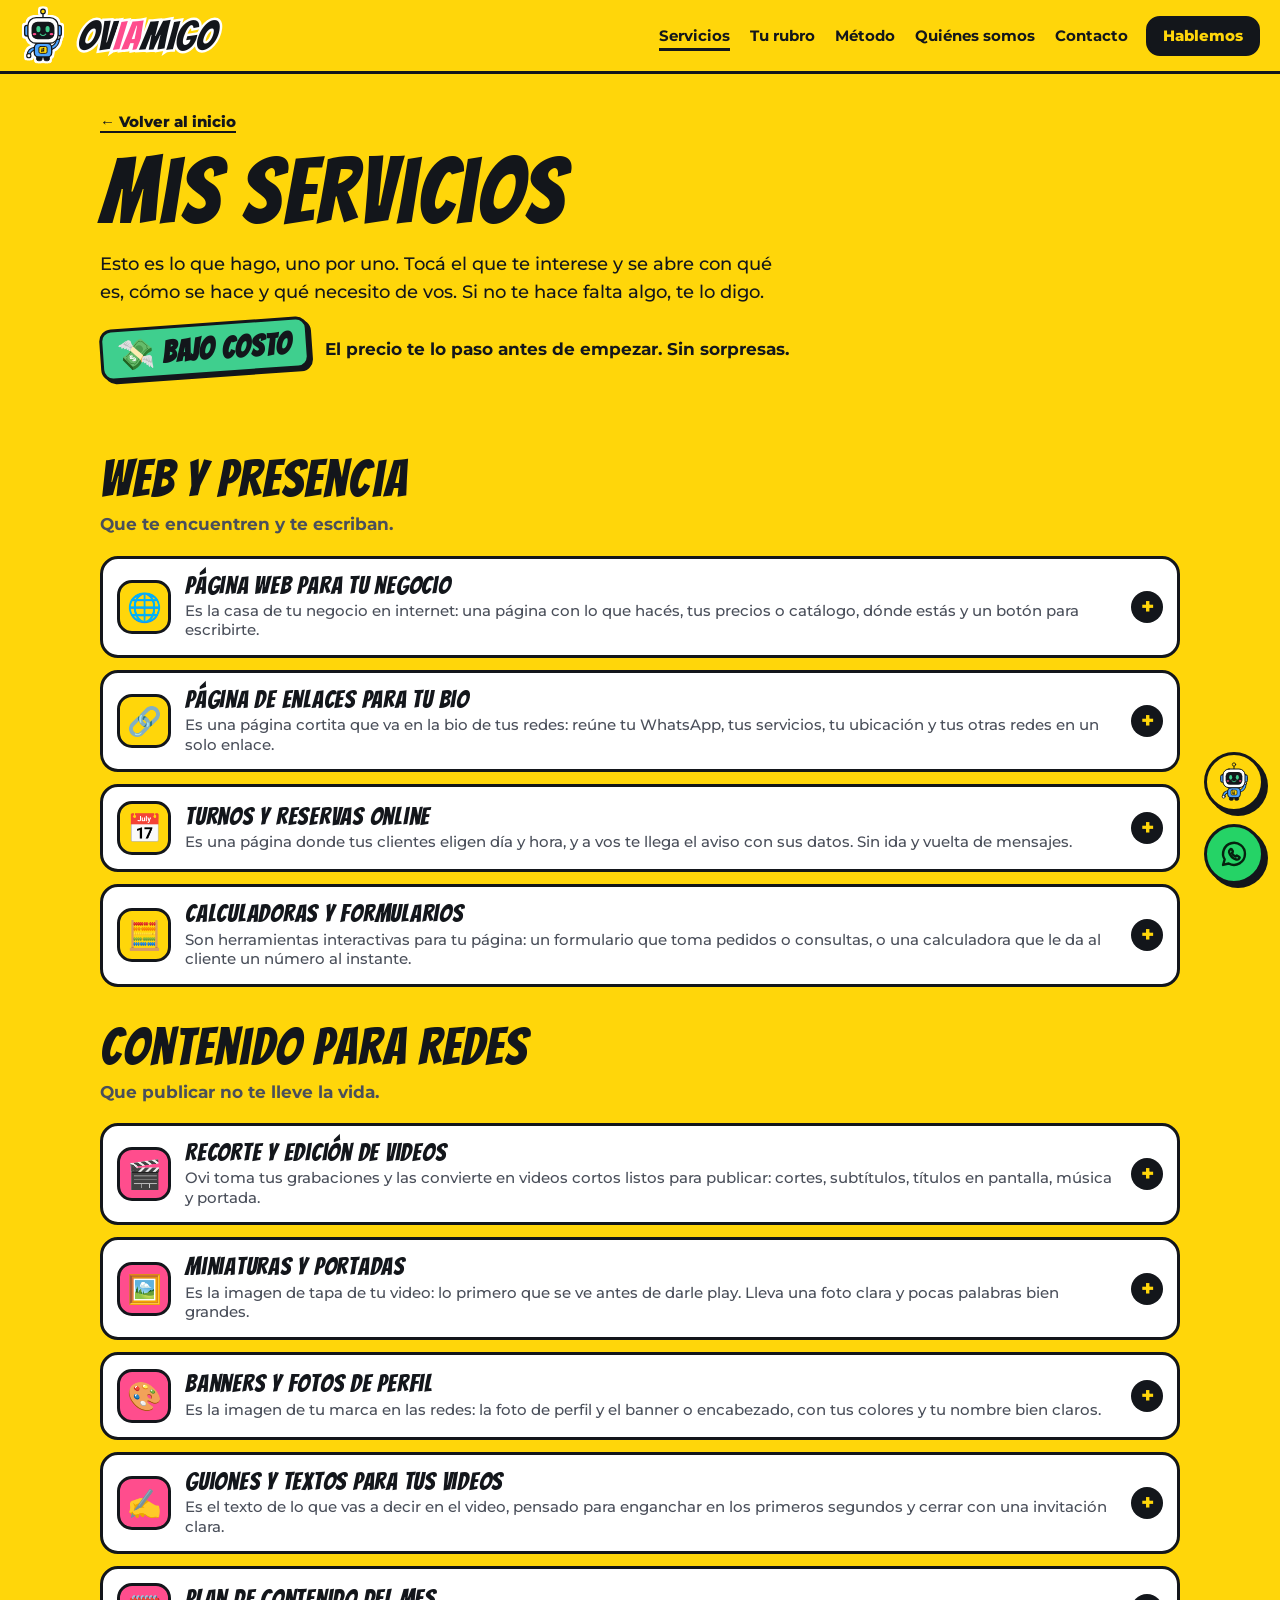
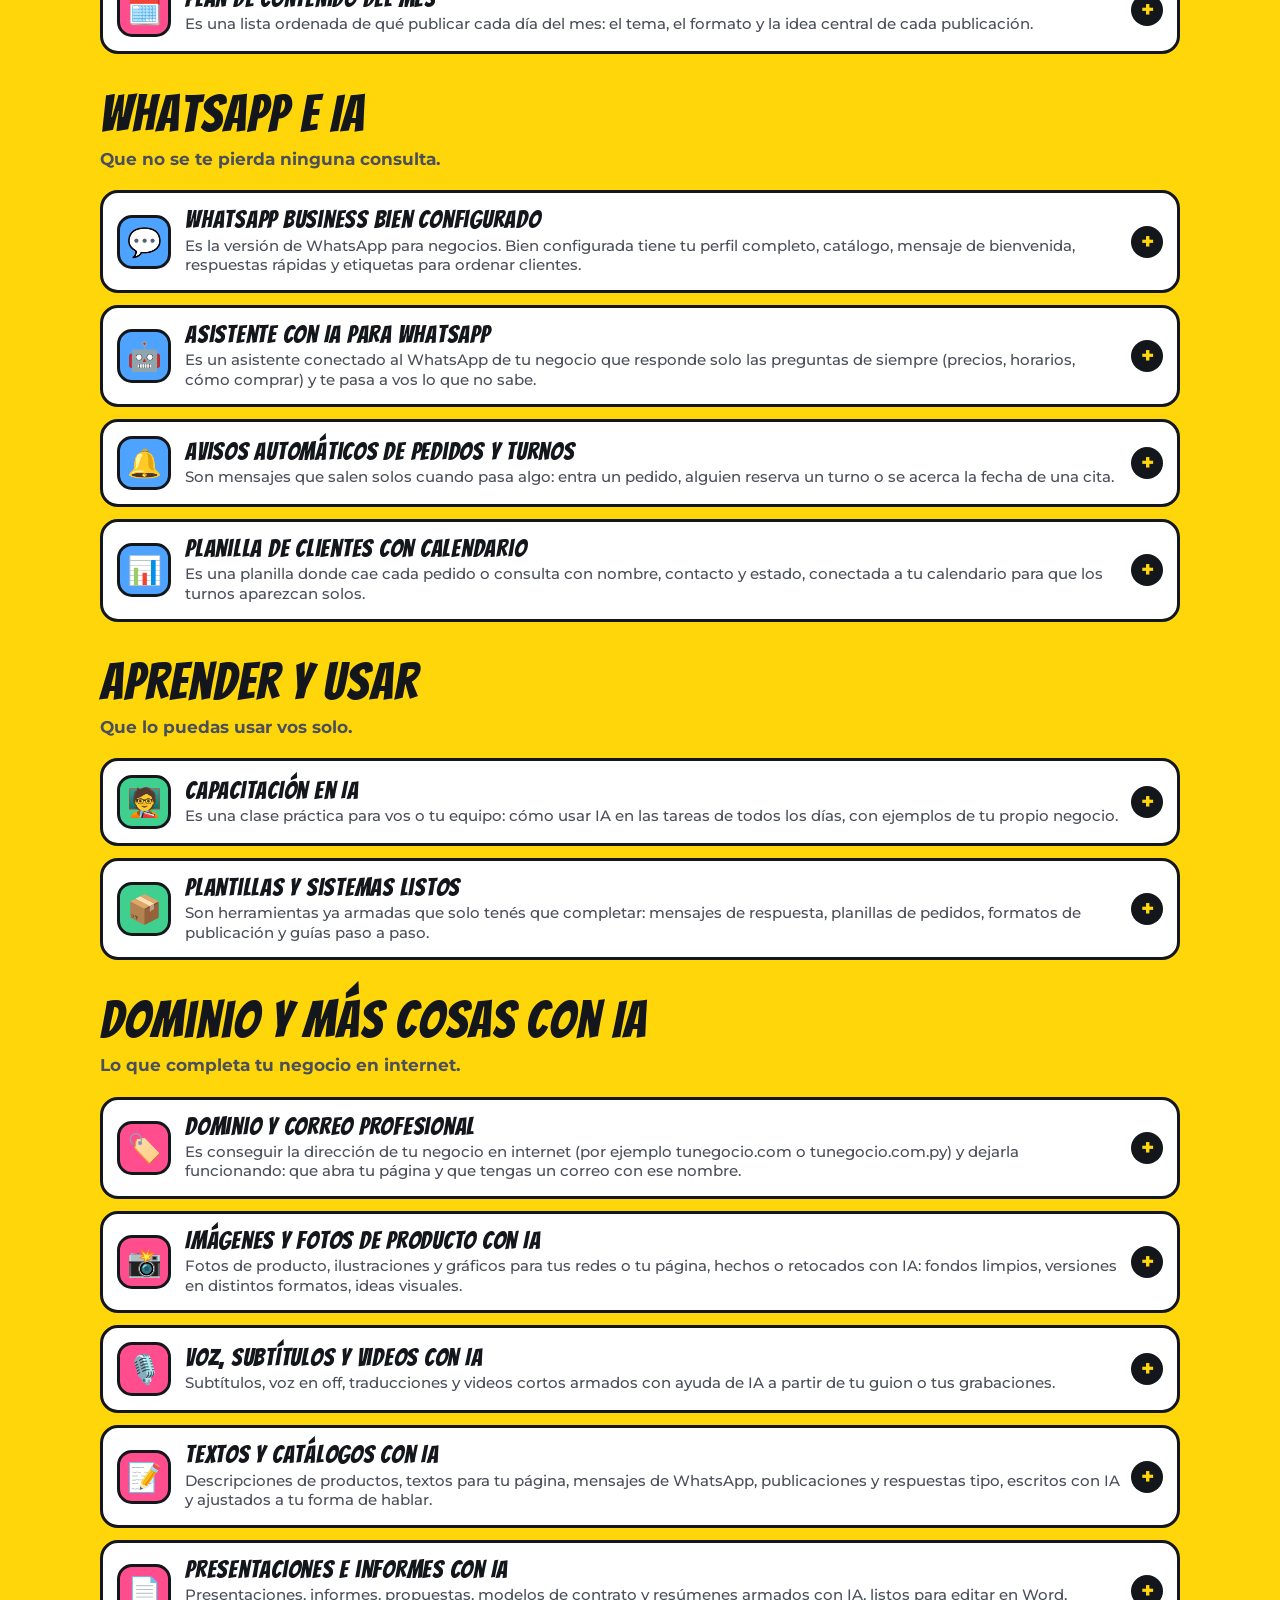
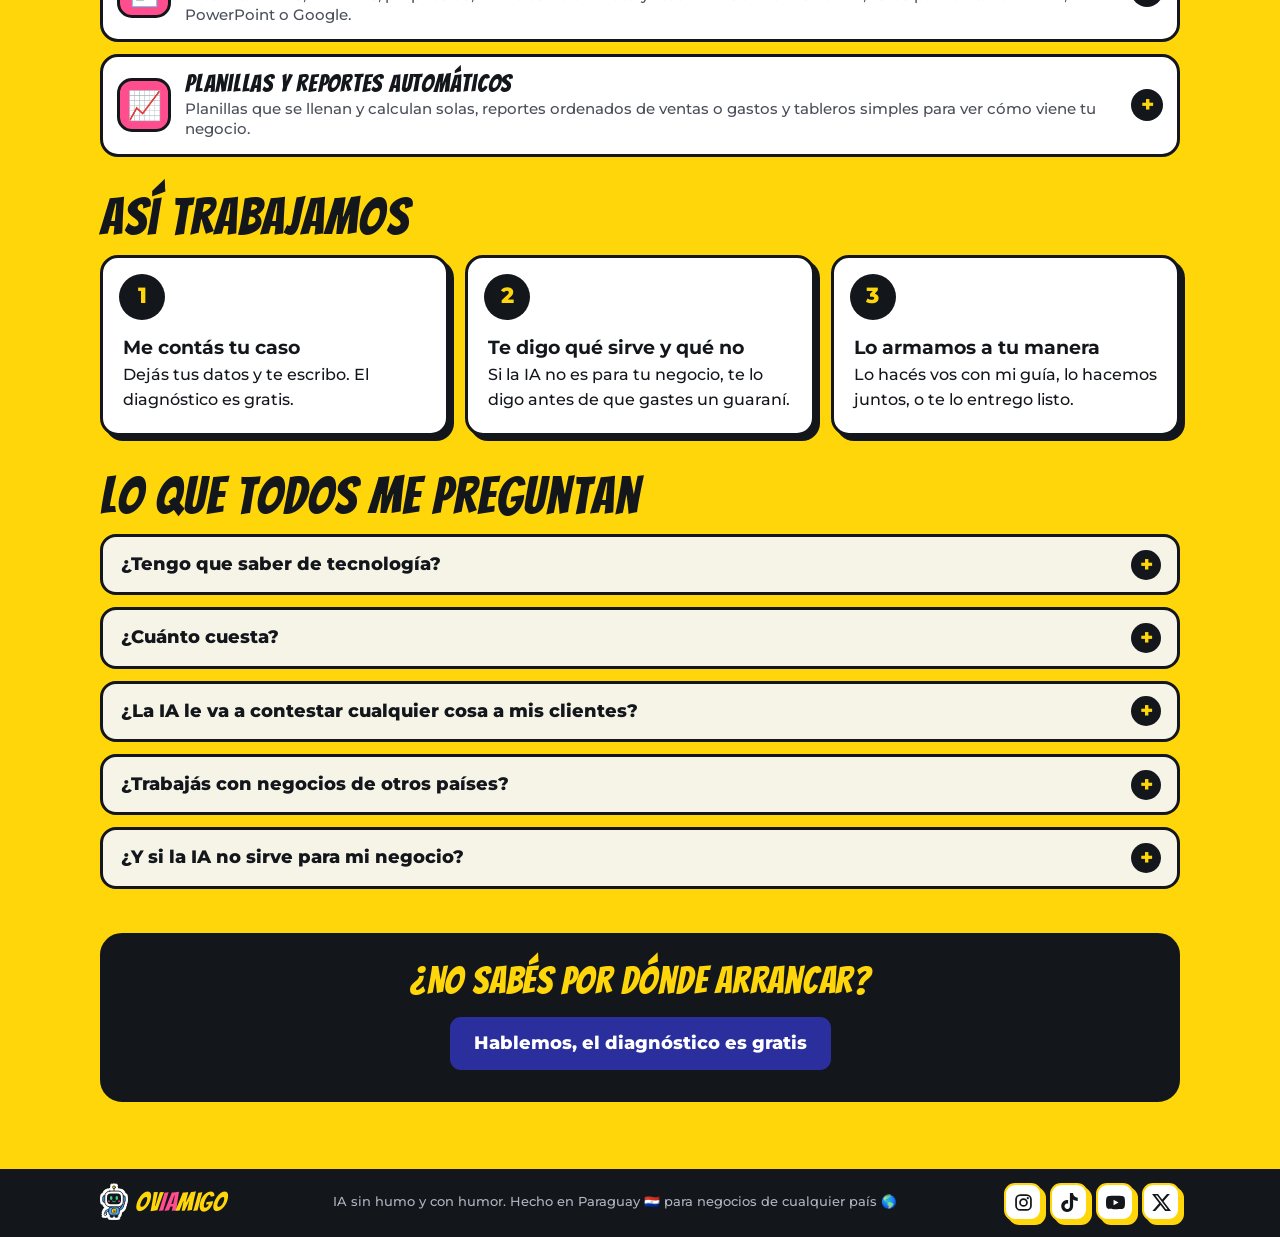
==== commit 31a458f4: "Add files via upload" ====
--- a/servicios.html
+++ b/servicios.html
@@ -13,9 +13,12 @@
 <meta property="og:description" content="Páginas web, edición de videos y WhatsApp atendido por IA, a bajo costo para negocios que recién empiezan.">
 <meta property="og:image" content="https://oviamigo.com/compartir.jpg">
 <meta name="twitter:card" content="summary_large_image">
-<link rel="icon" href="avatar.jpg">
-<link rel="apple-touch-icon" href="avatar.jpg">
+<link rel="icon" type="image/svg+xml" href="favicon.svg">
+<link rel="icon" type="image/png" sizes="32x32" href="icono-32.png">
+<link rel="icon" type="image/png" sizes="192x192" href="icono-192.png">
+<link rel="apple-touch-icon" href="icono-180.png">
 <link rel="stylesheet" href="estilos.css">
+<link rel="stylesheet" href="secciones.css">
 </head>
 <body class="pagina-servicios">
 
@@ -26,6 +29,25 @@
   <symbol id="i-tiktok" viewBox="0 0 24 24"><path fill="currentColor" d="M12.525.02c1.31-.02 2.61-.01 3.91-.02.08 1.53.63 3.09 1.75 4.17 1.12 1.11 2.7 1.62 4.24 1.79v4.03c-1.44-.05-2.89-.35-4.2-.97-.57-.26-1.1-.59-1.62-.93-.01 2.92.01 5.84-.02 8.75-.08 1.4-.54 2.79-1.35 3.94-1.31 1.92-3.58 3.17-5.91 3.21-1.43.08-2.86-.31-4.08-1.03-2.02-1.19-3.44-3.37-3.65-5.71-.02-.5-.03-1-.01-1.49.18-1.9 1.12-3.72 2.58-4.96 1.66-1.44 3.98-2.13 6.15-1.72.02 1.48-.04 2.96-.04 4.44-.99-.32-2.15-.23-3.02.37-.63.41-1.11 1.04-1.36 1.75-.21.51-.15 1.07-.14 1.61.24 1.64 1.82 3.02 3.5 2.87 1.12-.01 2.19-.66 2.77-1.61.19-.33.4-.67.41-1.06.1-1.79.06-3.57.07-5.36.01-4.03-.01-8.05.02-12.07z"/></symbol>
   <symbol id="i-youtube" viewBox="0 0 24 24"><path fill="currentColor" d="M23.498 6.186a3.016 3.016 0 0 0-2.122-2.136C19.505 3.545 12 3.545 12 3.545s-7.505 0-9.377.505A3.017 3.017 0 0 0 .502 6.186C0 8.07 0 12 0 12s0 3.93.502 5.814a3.016 3.016 0 0 0 2.122 2.136c1.871.505 9.376.505 9.376.505s7.505 0 9.377-.505a3.015 3.015 0 0 0 2.122-2.136C24 15.93 24 12 24 12s0-3.93-.502-5.814zM9.545 15.568V8.432L15.818 12l-6.273 3.568z"/></symbol>
   <symbol id="i-x" viewBox="0 0 24 24"><path fill="currentColor" d="M18.901 1.153h3.68l-8.04 9.19L24 22.846h-7.406l-5.8-7.584-6.638 7.584H.474l8.6-9.83L0 1.154h7.594l5.243 6.932ZM17.61 20.644h2.039L6.486 3.24H4.298Z"/></symbol>
+
+  <!-- iconos de línea de las secciones -->
+  <symbol id="i-globe" viewBox="0 0 24 24"><circle cx="12" cy="12" r="9"/><path d="M3 12h18M12 3c3.2 3 3.2 15 0 18M12 3c-3.2 3-3.2 15 0 18"/></symbol>
+  <symbol id="i-video" viewBox="0 0 24 24"><rect x="3" y="5" width="18" height="14" rx="3.5"/><path d="M10.2 9.4v5.2l4.4-2.6z"/></symbol>
+  <symbol id="i-chat" viewBox="0 0 24 24"><path d="M5 4.5h14a2 2 0 0 1 2 2v8.5a2 2 0 0 1-2 2h-6.6L7 20.5V17H5a2 2 0 0 1-2-2V6.5a2 2 0 0 1 2-2z"/><path d="M8 9.5h8M8 12.5h5"/></symbol>
+  <symbol id="i-spark" viewBox="0 0 24 24"><path d="M11 3l1.9 5.4L18.3 10.3 12.9 12.2 11 17.6 9.1 12.2 3.7 10.3 9.1 8.4z"/><path d="M19 15l.8 2.2L22 18l-2.2.8L19 21l-.8-2.2L16 18l2.2-.8z"/></symbol>
+  <symbol id="i-base" viewBox="0 0 24 24"><rect x="3.5" y="4" width="17" height="6" rx="2"/><rect x="3.5" y="14" width="17" height="6" rx="2"/><path d="M7 7h.01M7 17h.01"/></symbol>
+  <symbol id="i-cap" viewBox="0 0 24 24"><path d="M2.5 9.5L12 5l9.5 4.5L12 14z"/><path d="M6.5 11.8V16c0 1.4 2.5 3 5.5 3s5.5-1.6 5.5-3v-4.2M21.5 9.5V15"/></symbol>
+  <symbol id="i-shield" viewBox="0 0 24 24"><path d="M12 3l8 3v6c0 4.4-3.1 7.7-8 9-4.9-1.3-8-4.6-8-9V6z"/><path d="M8.5 12l2.5 2.5 4.5-5"/></symbol>
+  <symbol id="i-coin" viewBox="0 0 24 24"><circle cx="12" cy="12" r="9"/><path d="M14.6 9.3c-.6-.8-1.6-1.3-2.7-1.3-1.5 0-2.5.8-2.5 2 0 2.7 5.2 1.3 5.2 4.1 0 1.2-1.1 2-2.7 2-1.2 0-2.2-.5-2.8-1.3M12 6.3V8M12 16v1.7"/></symbol>
+  <symbol id="i-layers" viewBox="0 0 24 24"><path d="M12 3l9 5-9 5-9-5z"/><path d="M3 12.5l9 5 9-5M3 17l9 5 9-5"/></symbol>
+  <symbol id="i-bolt" viewBox="0 0 24 24"><path d="M13 2.5L4.5 13.5H11l-1 8 8.5-11H12z"/></symbol>
+  <symbol id="i-heart" viewBox="0 0 24 24"><path d="M12 20.5s-8.2-4.7-8.2-10.6A4.8 4.8 0 0 1 12 7.2a4.8 4.8 0 0 1 8.2 2.7c0 5.9-8.2 10.6-8.2 10.6z"/></symbol>
+  <symbol id="i-lines" viewBox="0 0 24 24"><path d="M4 6.5h16M4 12h10.5M4 17.5h13"/></symbol>
+  <symbol id="i-target" viewBox="0 0 24 24"><circle cx="12" cy="12" r="9"/><circle cx="12" cy="12" r="5"/><circle cx="12" cy="12" r="1.3"/></symbol>
+  <symbol id="i-eye" viewBox="0 0 24 24"><path d="M2 12s3.6-7 10-7 10 7 10 7-3.6 7-10 7S2 12 2 12z"/><circle cx="12" cy="12" r="3"/></symbol>
+  <symbol id="i-flag" viewBox="0 0 24 24"><path d="M5 21V4M5 4.5h11.5l-2 3.8 2 3.8H5"/></symbol>
+  <symbol id="i-wa" viewBox="0 0 24 24"><path d="M20.2 12a8.2 8.2 0 0 1-12.2 7.1L3.8 20.2l1.2-4.1A8.2 8.2 0 1 1 20.2 12z"/><path d="M9.3 8.5c.2-.4.6-.4.9-.1l.9 1.5c.1.3.1.6-.2.8l-.5.5c.6 1.2 1.6 2.1 2.8 2.7l.5-.5c.2-.2.5-.3.8-.1l1.5.9c.3.2.3.6.1.9-.5.9-1.5 1.3-2.4 1-2.7-.7-4.7-2.8-5.4-5.4-.1-.8.2-1.6.9-2.2z"/></symbol>
+  <symbol id="i-send" viewBox="0 0 24 24"><path d="M21 3L10.5 13.5M21 3l-6.5 18-4-7.5L3 9.5z"/></symbol>
   <!-- el robot de la marca -->
   <symbol id="robot" viewBox="0 0 200 240">
     <g stroke="#13161B" stroke-linecap="round" stroke-linejoin="round">
@@ -50,11 +72,13 @@
 <header class="top">
   <a class="logo" href="./" aria-label="OvIAmigo, inicio"><svg class="robot" aria-hidden="true"><use href="#robot"/></svg><span class="logo-txt">Ov<b>IA</b>migo</span></a>
   <nav class="menu" aria-label="Secciones">
-    <a href="./">Inicio</a>
     <a href="servicios.html" aria-current="page">Servicios</a>
-    <a href="./#chat">Preguntale al robot</a>
+    <a href="./#rubro">Tu rubro</a>
+    <a href="./#metodo">Método</a>
+    <a href="./#quienes">Quiénes somos</a>
+    <a href="./#contacto">Contacto</a>
   </nav>
-  <a class="btn chico" href="./#hablemos">Hablemos</a>
+  <a class="btn chico" href="./#contacto">Hablemos</a>
 </header>
 
 <main>
@@ -92,7 +116,7 @@
           <div><strong>Qué cambia el precio</strong><p>Depende de si es solo una lista de botones o si lleva formulario, chat o calculadora. Primero se ve tu caso y recién ahí se te pasa el precio, antes de empezar.</p></div>
           <div><strong>¿Lo puedo hacer yo solo?</strong><p>Sí, es de lo más fácil de hacer por tu cuenta y hay opciones gratis. Ovi te puede guiar o dejártela lista, como prefieras.</p></div>
           <div><strong>Cuándo no te hace falta</strong><p>Si ya tenés una página web completa, puede que no la necesites: alcanza con poner tu web en la bio.</p></div>
-          <div><strong>Dónde verlo</strong><p>Sí: la página de enlaces que Ovi tiene en la bio de sus redes (@oviamigoo). Entrá desde Instagram o TikTok y la ves funcionando.</p></div>
+          <div><strong>Dónde verlo</strong><p>Sí: la página de enlaces que Ovi tiene en la bio de sus redes. Entrá desde Instagram o TikTok y la ves funcionando.</p></div>
           <div class="sv-pie"><a class="btn rosa" href="./?quiero=%F0%9F%94%97%20P%C3%A1gina%20de%20enlaces%20para%20tu%20bio">Pedir este servicio</a><a class="btn fantasma" href="./#chat">Preguntale al robot</a></div>
         </div>
       </details>
@@ -134,7 +158,7 @@
           <div><strong>Qué cambia el precio</strong><p>Depende de cuánto dura el material, cuántos videos son y qué tan trabajada es la edición. Primero se ve tu caso y recién ahí se te pasa el precio, antes de empezar.</p></div>
           <div><strong>¿Lo puedo hacer yo solo?</strong><p>Sí, con apps de edición para celular se puede, y Ovi te enseña lo básico: cortar, subtitular y exportar bien.</p></div>
           <div><strong>Cuándo no te hace falta</strong><p>Un video bien editado no arregla un mensaje confuso. Primero conviene tener claro qué querés decir en 30 segundos.</p></div>
-          <div><strong>Dónde verlo</strong><p>Sí: los videos que Ovi publica todos los días en Instagram, TikTok y YouTube (@oviamigoo). Así queda la edición.</p></div>
+          <div><strong>Dónde verlo</strong><p>Sí: los videos que Ovi publica todos los días en Instagram, TikTok y YouTube. Así queda la edición.</p></div>
           <div class="sv-pie"><a class="btn rosa" href="./?quiero=%F0%9F%8E%AC%20Edici%C3%B3n%20de%20videos%20y%20reels">Pedir este servicio</a><a class="btn fantasma" href="./#chat">Preguntale al robot</a></div>
         </div>
       </details>
@@ -147,7 +171,7 @@
           <div><strong>Qué cambia el precio</strong><p>Depende de cuántas necesitás y si son para un video suelto o para toda una serie con el mismo estilo. Primero se ve tu caso y recién ahí se te pasa el precio, antes de empezar.</p></div>
           <div><strong>¿Lo puedo hacer yo solo?</strong><p>Sí, con herramientas de diseño con plantillas se puede. Ovi te enseña las reglas: una idea, pocas palabras, letra grande.</p></div>
           <div><strong>Cuándo no te hace falta</strong><p>Una buena portada con un video flojo decepciona. La tapa promete; el video tiene que cumplir.</p></div>
-          <div><strong>Dónde verlo</strong><p>Sí: mirá las portadas de sus videos en YouTube y TikTok (@oviamigoo).</p></div>
+          <div><strong>Dónde verlo</strong><p>Sí: mirá las portadas de sus videos en YouTube y TikTok.</p></div>
           <div class="sv-pie"><a class="btn rosa" href="./?quiero=%F0%9F%96%BC%EF%B8%8F%20Miniaturas%20y%20portadas">Pedir este servicio</a><a class="btn fantasma" href="./#chat">Preguntale al robot</a></div>
         </div>
       </details>
@@ -160,7 +184,7 @@
           <div><strong>Qué cambia el precio</strong><p>Depende de para cuántas redes es y si se parte de un logo que ya tenés o de cero. Primero se ve tu caso y recién ahí se te pasa el precio, antes de empezar.</p></div>
           <div><strong>¿Lo puedo hacer yo solo?</strong><p>Sí, con plantillas se puede. Lo importante es respetar los tamaños de cada red para que no se corte nada.</p></div>
           <div><strong>Cuándo no te hace falta</strong><p>Cambiar la imagen muy seguido confunde. Mejor elegir una buena y sostenerla.</p></div>
-          <div><strong>Dónde verlo</strong><p>Sí: el banner y la foto de perfil de sus propias redes (@oviamigoo) son el ejemplo más a mano.</p></div>
+          <div><strong>Dónde verlo</strong><p>Sí: el banner y la foto de perfil de sus propias redes son el ejemplo más a mano.</p></div>
           <div class="sv-pie"><a class="btn rosa" href="./?quiero=%F0%9F%8E%A8%20Banners%20y%20fotos%20de%20perfil">Pedir este servicio</a><a class="btn fantasma" href="./#chat">Preguntale al robot</a></div>
         </div>
       </details>
@@ -173,7 +197,7 @@
           <div><strong>Qué cambia el precio</strong><p>Depende de cuántos guiones son y cuánto dura cada video. Primero se ve tu caso y recién ahí se te pasa el precio, antes de empezar.</p></div>
           <div><strong>¿Lo puedo hacer yo solo?</strong><p>Sí, y la IA ayuda mucho con el borrador. El truco es corregirlo para que suene a vos y no a robot.</p></div>
           <div><strong>Cuándo no te hace falta</strong><p>Un guion leído palabra por palabra suena acartonado. Sirve como guía, no como libreto de memoria.</p></div>
-          <div><strong>Dónde verlo</strong><p>Sí: cada video de sus redes (@oviamigoo) sale de un guion corto. Fijate cómo arrancan y cómo cierran.</p></div>
+          <div><strong>Dónde verlo</strong><p>Sí: cada video de sus redes sale de un guion corto. Fijate cómo arrancan y cómo cierran.</p></div>
           <div class="sv-pie"><a class="btn rosa" href="./?quiero=%E2%9C%8D%EF%B8%8F%20Guiones%20y%20textos%20para%20tus%20videos">Pedir este servicio</a><a class="btn fantasma" href="./#chat">Preguntale al robot</a></div>
         </div>
       </details>
@@ -186,7 +210,7 @@
           <div><strong>Qué cambia el precio</strong><p>Depende de cuántas publicaciones por semana querés y si incluye los guiones o solo las ideas. Primero se ve tu caso y recién ahí se te pasa el precio, antes de empezar.</p></div>
           <div><strong>¿Lo puedo hacer yo solo?</strong><p>Sí, con IA se puede armar un primer borrador en minutos. Ovi te enseña a pedírselo bien y a filtrar lo que no sirve.</p></div>
           <div><strong>Cuándo no te hace falta</strong><p>Un plan no sirve si es imposible de cumplir. Mejor tres publicaciones buenas por semana que siete a las apuradas.</p></div>
-          <div><strong>Dónde verlo</strong><p>El mejor ejemplo es su propio ritmo: un video por día en sus redes (@oviamigoo), siguiendo un plan.</p></div>
+          <div><strong>Dónde verlo</strong><p>El mejor ejemplo es su propio ritmo: un video por día en sus redes, siguiendo un plan.</p></div>
           <div class="sv-pie"><a class="btn rosa" href="./?quiero=%F0%9F%97%93%EF%B8%8F%20Plan%20de%20contenido%20del%20mes">Pedir este servicio</a><a class="btn fantasma" href="./#chat">Preguntale al robot</a></div>
         </div>
       </details>
@@ -257,7 +281,7 @@
           <div><strong>Qué cambia el precio</strong><p>Depende de cuántas personas participan, cuántos encuentros son y si es presencial u online. Primero se ve tu caso y recién ahí se te pasa el precio, antes de empezar.</p></div>
           <div><strong>¿Lo puedo hacer yo solo?</strong><p>Sí, con constancia se aprende por cuenta propia, y en las redes de Ovi hay un video gratis por día. La capacitación te ahorra el camino largo.</p></div>
           <div><strong>Cuándo no te hace falta</strong><p>Una clase sola no cambia nada si después nadie practica. Por eso se trabaja con tareas reales y no con teoría.</p></div>
-          <div><strong>Dónde verlo</strong><p>La mejor muestra de cómo explica Ovi son sus videos diarios en redes (@oviamigoo): cortos, en criollo y sin tecnicismos.</p></div>
+          <div><strong>Dónde verlo</strong><p>La mejor muestra de cómo explica Ovi son sus videos diarios en redes: cortos, en criollo y sin tecnicismos.</p></div>
           <div class="sv-pie"><a class="btn rosa" href="./?quiero=%F0%9F%A7%91%E2%80%8D%F0%9F%8F%AB%20Capacitaci%C3%B3n%20en%20IA%20para%20tu%20equipo">Pedir este servicio</a><a class="btn fantasma" href="./#chat">Preguntale al robot</a></div>
         </div>
       </details>
@@ -299,7 +323,7 @@
           <div><strong>Qué cambia el precio</strong><p>Depende de cuántas imágenes son y qué tan a medida tienen que ser. Primero se ve tu caso y recién ahí se te pasa el precio, antes de empezar.</p></div>
           <div><strong>¿Lo puedo hacer yo solo?</strong><p>Sí, hay herramientas gratis para probar. Lo difícil es que todas se vean parecidas entre sí y de tu marca; ahí ayuda tener método.</p></div>
           <div><strong>Cuándo no te hace falta</strong><p>Sin humo: la IA puede deformar productos, manos o textos. Si tu producto tiene que verse exacto, conviene partir de tu foto real.</p></div>
-          <div><strong>Dónde verlo</strong><p>Mirá las portadas y miniaturas de los videos de Ovi en sus redes (@oviamigoo).</p></div>
+          <div><strong>Dónde verlo</strong><p>Mirá las portadas y miniaturas de los videos de Ovi en sus redes.</p></div>
           <div class="sv-pie"><a class="btn rosa" href="./?quiero=%F0%9F%93%B8%20Im%C3%A1genes%20y%20fotos%20de%20producto%20con%20IA">Pedir este servicio</a><a class="btn fantasma" href="./#chat">Preguntale al robot</a></div>
         </div>
       </details>
@@ -312,7 +336,7 @@
           <div><strong>Qué cambia el precio</strong><p>Depende de cuántos videos y minutos son, y si lleva voz generada o la tuya. Primero se ve tu caso y recién ahí se te pasa el precio, antes de empezar.</p></div>
           <div><strong>¿Lo puedo hacer yo solo?</strong><p>Los subtítulos automáticos sí podés hacerlos solo. La voz generada y el pulido final llevan más ojo.</p></div>
           <div><strong>Cuándo no te hace falta</strong><p>Una voz robótica espanta si no está bien trabajada. A veces tu propia voz, aunque no sea perfecta, funciona mejor.</p></div>
-          <div><strong>Dónde verlo</strong><p>Mirá los videos de Ovi en sus redes (@oviamigoo) para ver el estilo de edición.</p></div>
+          <div><strong>Dónde verlo</strong><p>Mirá los videos de Ovi en sus redes para ver el estilo de edición.</p></div>
           <div class="sv-pie"><a class="btn rosa" href="./?quiero=%F0%9F%8E%99%EF%B8%8F%20Voz%2C%20subt%C3%ADtulos%20y%20videos%20con%20IA">Pedir este servicio</a><a class="btn fantasma" href="./#chat">Preguntale al robot</a></div>
         </div>
       </details>
@@ -392,7 +416,26 @@
   </div>
 </footer>
 
+<!-- ============ BOTONES FLOTANTES: ROBOT Y WHATSAPP ============ -->
+<div class="flota" id="flota">
+  <div class="wa-panel" id="wa-panel" role="dialog" aria-label="Escribime por WhatsApp" hidden>
+    <div class="wa-cab"><span class="wa-av" aria-hidden="true"></span><div><strong>Ovi</strong><span>Te respondo por WhatsApp</span></div>
+      <button type="button" class="wa-x" data-wa-cerrar aria-label="Cerrar">✕</button></div>
+    <div class="wa-cuerpo" data-wa-form>
+      <p class="wa-burbuja">¡Hola! 👋 Soy Ovi. Contame qué necesitás y seguimos la charla por WhatsApp.</p>
+      <label class="wa-l" for="wa-nombre">Tu nombre</label>
+      <input id="wa-nombre" type="text" maxlength="60" autocomplete="given-name" data-wa-nombre>
+      <label class="wa-l" for="wa-texto">Tu mensaje</label>
+      <textarea id="wa-texto" rows="3" maxlength="500" data-wa-texto placeholder="Escribí acá lo que necesitás"></textarea>
+      <a class="btn wa" data-wa-enviar href="#" target="_blank" rel="noopener"><svg aria-hidden="true"><use href="#i-send"/></svg> Abrir WhatsApp</a>
+    </div>
+  </div>
+  <a class="fl-btn fl-robot" href="./#chat" aria-label="Preguntale al robot"><svg aria-hidden="true"><use href="#robot"/></svg><span class="fl-tip">Preguntale al robot</span></a>
+  <button class="fl-btn fl-wa" type="button" id="wa-abrir" aria-expanded="false" aria-controls="wa-panel" aria-label="Escribime por WhatsApp"><svg aria-hidden="true"><use href="#i-wa"/></svg><span class="fl-tip">Escribime por WhatsApp</span></button>
+</div>
+
 <script src="config.js"></script>
+<script src="flota.js" defer></script>
 <script>
 (function () {
   // íconos de redes del pie, con los datos de config.js
--- a/estilos.css
+++ b/estilos.css
@@ -80,7 +80,7 @@
 .hero-serv a { display: block; text-decoration: none; font-weight: 800; font-size: 15px; line-height: 1.2; padding: 8px 12px; background: var(--paper); border: 2px solid var(--ink); border-radius: 999px; box-shadow: 2px 2px 0 var(--ink); }
 .hero-serv a:hover { background: var(--ink); color: var(--sun); }
 .hero-botones { display: grid; gap: 12px; margin-bottom: 22px; }
-.btn.rosa { background: var(--pop); color: #fff; }
+.btn.rosa { background: #2B2F9E; color: #fff; }
 
 /* papelitos */
 .cf { position: absolute; width: 14px; height: 14px; pointer-events: none; }
@@ -337,7 +337,7 @@
 .tel input { border: 0; border-radius: 0; }
 .miel { position: absolute; left: -9999px; width: 1px; height: 1px; opacity: 0; }
 .f-error { margin: 0; padding: 10px 14px; border-radius: 12px; background: #FFE1EB; border: 2px solid var(--pop); font-weight: 700; font-size: 15px; }
-.formu .btn.grande { background: var(--pop); color: #fff; }
+.formu .btn.grande { background: #2B2F9E; color: #fff; }
 .elegidos { padding: 12px 14px; border-radius: 12px; background: #E3F8EE; border: 2px solid var(--ink); font-size: 14px; font-weight: 700; }
 .elegidos span { display: block; font-weight: 500; margin-top: 4px; }
 .gracias-t { font-family: var(--titulos); font-size: 48px; line-height: 1; margin: 0; }
@@ -581,14 +581,14 @@
 @keyframes llamar { 0% { box-shadow: 3px 3px 0 var(--ink), 0 0 0 0 rgba(255, 255, 255, .95); } 100% { box-shadow: 3px 3px 0 var(--ink), 0 0 0 18px rgba(255, 255, 255, 0); } }
 
 /* el robot que acompaña al avatar */
-.robot-lado { position: absolute; left: -9%; bottom: -17%; z-index: 4; display: flex; align-items: flex-end; gap: 0; padding: 0; border: 0; background: none; cursor: pointer; -webkit-tap-highlight-color: transparent; }
+.robot-lado { position: absolute; left: 3%; bottom: -3%; z-index: 4; display: flex; align-items: flex-end; gap: 0; padding: 0; border: 0; background: none; cursor: pointer; -webkit-tap-highlight-color: transparent; }
 .rl-robot { display: block; width: clamp(64px, 17vw, 96px); animation: flotar 4s ease-in-out infinite; filter: drop-shadow(2px 0 0 #fff) drop-shadow(-2px 0 0 #fff) drop-shadow(0 2px 0 #fff) drop-shadow(0 -2px 0 #fff) drop-shadow(0 0 18px rgba(92, 170, 255, .85)); }
 .rl-burbuja { position: relative; order: 2; margin: 0 0 8% -4px; padding: 7px 11px; max-width: 150px; border: var(--borde); border-radius: 14px 14px 14px 4px; background: #fff; color: var(--ink); font-weight: 800; font-size: 14px; line-height: 1.2; text-align: left; box-shadow: 3px 3px 0 var(--ink); transform-origin: 0 100%; }
 .rl-burbuja.rl-cambia { animation: burbuja-pop .35s cubic-bezier(.2, 1.6, .4, 1); }
 @keyframes burbuja-pop { from { transform: scale(.6); opacity: 0; } }
 .robot-lado:hover .rl-burbuja, .robot-lado:focus-visible .rl-burbuja { background: var(--sun); }
-@media (min-width: 900px) { .robot-lado { left: -13%; bottom: -20%; } .rl-robot { width: 104px; } .rl-burbuja { font-size: 15px; max-width: 168px; } .p3 { bottom: 34%; } }
-@media (max-width: 899px) { .robot-lado { left: -3%; bottom: -19%; } .p3 { bottom: 33%; } .hero-foto { margin-bottom: 40px; } }
+@media (min-width: 900px) { .robot-lado { left: 2%; bottom: -2%; } .rl-robot { width: 118px; } .rl-burbuja { font-size: 15px; max-width: 124px; margin-bottom: 40%; } .p3 { bottom: 40%; left: -17%; } }
+@media (max-width: 899px) { .robot-lado { left: 0; bottom: -4%; } .rl-robot { width: 78px; } .rl-burbuja { max-width: 112px; font-size: 13px; margin-bottom: 36%; } .p3 { bottom: 38%; } .hero-foto { margin-bottom: 24px; } }
 
 /* ventana de los stickers */
 .ventana-pop { max-width: 460px; background: var(--paper); color: var(--ink); border: var(--borde); border-radius: 22px; box-shadow: 8px 8px 0 var(--sun); padding: 24px 20px 20px; overflow-y: auto; }
@@ -607,3 +607,64 @@
 .pop-acciones .btn.rosa { flex: 1 1 100%; }
 @media (prefers-reduced-motion: reduce) { button.pegatina, button.pegatina.tocada, .rl-robot, .rl-burbuja.rl-cambia { animation: none; } button.pegatina { transform: rotate(var(--giro, 0deg)); } }
 .sv-grupo:nth-of-type(5) .sv-ico { background: var(--pop); }
+
+
+/* ---------- ajustes: pantalla 2 oscura (como el fondo del robot), pie chico, robot sobre el avatar ---------- */
+.mas { background: radial-gradient(circle at 88% 6%, rgba(150, 70, 170, .5), transparent 42%), radial-gradient(circle at 6% 96%, rgba(77, 163, 255, .22), transparent 40%), linear-gradient(180deg, #121738 0%, #0B0F24 100%); border-top: var(--borde); color: #E8EEFF; }
+.mas .titulo { color: var(--sun); text-shadow: 0 0 22px rgba(255, 214, 10, .35); }
+.mas .intro { color: #C3CEF0; }
+.mas .rub { border-color: #0B0F24; box-shadow: 3px 3px 0 rgba(124, 177, 255, .6); }
+.mas .rub[aria-selected=true] { box-shadow: 3px 3px 0 var(--pop); }
+.mas .idea-c { border-color: #0B0F24; box-shadow: 4px 4px 0 var(--sun); }
+.mas .ideas-pie .btn { background: var(--sun); color: var(--ink); box-shadow: 4px 4px 0 rgba(124, 177, 255, .6); }
+.mas-videos { border-color: #0B0F24; box-shadow: 8px 8px 0 var(--sun); }
+@media (min-width: 1020px) { .mas .idea-c { box-shadow: 3px 3px 0 var(--sun); } }
+
+/* pie de página: una sola fila, mucho más bajo */
+.pie { padding: 14px 0 16px; border-top: 3px solid var(--sun); }
+.pie-grid { grid-template-columns: auto 1fr; align-items: center; gap: 4px 16px; justify-items: stretch; }
+.pie .logo .robot { width: 28px; height: 34px; }
+.pie .logo-txt { font-size: 26px; -webkit-text-stroke-width: 0; padding: 0; }
+.pie .redes-fila { justify-self: end; gap: 8px; flex-wrap: nowrap; }
+.pie .icono { width: 38px; height: 38px; border-radius: 11px; box-shadow: 3px 3px 0 var(--sun); border-width: 2px; }
+.pie .icono svg { width: 19px; height: 19px; }
+.pie p { grid-column: 1 / -1; grid-row: 2; font-size: 12.5px; color: #AEB4C0; line-height: 1.35; }
+@media (min-width: 760px) { .pie-grid { grid-template-columns: auto 1fr auto; } .pie p { grid-column: 2; grid-row: 1; justify-self: center; text-align: center; } .pie .redes-fila { grid-column: 3; } }
+.mas .rub, .mas .idea-c, .mas-videos { color: var(--ink); }
+.mas .rub[aria-selected=true] { color: var(--ink); }
+
+
+/* ---------- inicio en 3 columnas: texto | avatar | robot y botones (llena el espacio vacío de la compu) ---------- */
+.hero-grid { grid-template-areas: "foto" "txt" "lado"; }
+.hero-foto { grid-area: foto; } .hero-txt { grid-area: txt; } .hero-lado { grid-area: lado; }
+.hero-lado { display: grid; gap: 16px; align-content: start; min-width: 0; }
+.hero-lado .robot-lado { position: static; display: flex; flex-direction: row; align-items: flex-end; justify-self: start; gap: 4px; }
+.hero-lado .rl-robot { width: 76px; flex: none; }
+.hero-lado .rl-burbuja { order: 2; margin: 0 0 30px 0; max-width: 240px; font-size: 14px; white-space: nowrap; }
+.hero-lado .hero-botones { margin-bottom: 0; }
+.p3 { bottom: 20%; }
+@media (min-width: 900px) {
+  .hero-grid { grid-template-columns: minmax(0, 1fr) 420px; grid-template-areas: "txt foto" "lado foto"; gap: 22px 64px; align-items: center; }
+  .hero-foto { order: 0; width: 400px; }
+  .hero-txt { align-self: end; }
+  .hero-lado { align-self: start; }
+  .hero-lado .hero-botones { grid-template-columns: auto auto; justify-content: start; }
+  .p3 { left: -15%; }
+}
+@media (min-width: 1180px) {
+  .hero > .ancho { max-width: 1340px; }
+  .hero-grid { grid-template-columns: minmax(0, 1fr) 400px 272px; grid-template-areas: "txt foto lado"; gap: 0 76px; align-items: center; }
+  .hero-txt, .hero-lado { align-self: center; }
+  .titular { font-size: clamp(56px, 6.1vw, 98px); }
+  .hero-lado { gap: 18px; justify-items: stretch; }
+  .titular { font-size: clamp(56px, 5.8vw, 92px); }
+  .hero-lado .robot-lado { flex-direction: column; align-items: center; justify-self: center; gap: 0; }
+  .hero-lado .rl-robot { width: 168px; order: 2; }
+  .hero-lado .rl-burbuja { order: 1; margin: 0 0 12px 0; max-width: 270px; font-size: 15px; white-space: nowrap; text-align: center; border-radius: 16px; }
+  .hero-lado .rl-burbuja::after { content: ""; position: absolute; left: 50%; bottom: -11px; width: 16px; height: 16px; margin-left: -8px; background: inherit; border: 3px solid var(--ink); border-top: 0; border-left: 0; transform: rotate(45deg); }
+  .hero-lado .hero-botones { grid-template-columns: 1fr; }
+  .hero-lado .hero-botones .btn { width: 100%; }
+  .hero-lado .redes-fila { justify-content: center; }
+  .p3 { left: -17%; }
+}
+@media (max-width: 899px) { .p3 { left: -7%; bottom: 20%; } }
--- a/secciones.css
+++ b/secciones.css
@@ -0,0 +1,246 @@
+/* =====================================================================
+   OvIAmigo · Secciones de la página (servicios, método, quiénes somos,
+   contacto) y botones flotantes. Se carga después de estilos.css.
+   ===================================================================== */
+
+:root {
+  --noche: #0B0F24;
+  --noche2: #121738;
+  --lila: #8B5CF6;
+  --cian: #22D3EE;
+  --texto-claro: #E8EEFF;
+  --texto-suave: #B7C3EA;
+  --verde-wa: #25D366;
+  --linea-oscura: rgba(143, 162, 255, .28);
+}
+
+/* ---------- base de las secciones ---------- */
+.sec { position: relative; padding: 64px 0 72px; color: var(--texto-claro); scroll-margin-top: 64px; }
+.sec .ancho { position: relative; }
+.sec-oscura {
+  background:
+    radial-gradient(circle at 88% 4%, rgba(150, 70, 170, .45), transparent 42%),
+    radial-gradient(circle at 6% 96%, rgba(77, 163, 255, .2), transparent 40%),
+    linear-gradient(180deg, var(--noche2) 0%, var(--noche) 100%);
+}
+.sec-negra {
+  background:
+    radial-gradient(circle at 10% 0%, rgba(139, 92, 246, .22), transparent 38%),
+    radial-gradient(circle at 96% 100%, rgba(34, 211, 238, .12), transparent 40%),
+    var(--noche);
+}
+.sec-t {
+  font-family: var(--titulos); font-weight: 400; letter-spacing: .02em; line-height: 1;
+  font-size: clamp(36px, 6.2vw, 58px); color: var(--sun); margin: 0 0 14px;
+  text-shadow: 0 0 22px rgba(255, 214, 10, .32); text-wrap: balance;
+}
+.sec-p { max-width: 64ch; margin: 0 0 34px; font-size: 18px; color: var(--texto-suave); }
+.sub-t { font-family: var(--titulos); font-weight: 400; letter-spacing: .03em; font-size: clamp(28px, 4.4vw, 38px); color: #fff; margin: 64px 0 20px; line-height: 1; }
+
+/* ---------- icono con degradado ---------- */
+.ico {
+  width: 54px; height: 54px; border-radius: 16px; display: grid; place-items: center; flex: none;
+  background: linear-gradient(135deg, var(--lila), var(--cian)); color: #fff;
+  box-shadow: 0 10px 24px rgba(139, 92, 246, .35);
+}
+.ico svg { width: 27px; height: 27px; fill: none; stroke: currentColor; stroke-width: 1.8; stroke-linecap: round; stroke-linejoin: round; }
+.ico.chico { width: 44px; height: 44px; border-radius: 13px; box-shadow: 0 6px 16px rgba(139, 92, 246, .3); }
+.ico.chico svg { width: 22px; height: 22px; }
+
+/* ---------- tarjetas de servicios ---------- */
+.svc-grid { display: grid; gap: 18px; grid-template-columns: minmax(0, 1fr); }
+@media (min-width: 720px) { .svc-grid { grid-template-columns: repeat(2, minmax(0, 1fr)); } }
+@media (min-width: 1040px) { .svc-grid { grid-template-columns: repeat(3, minmax(0, 1fr)); gap: 20px; } }
+
+.svc {
+  display: flex; flex-direction: column; gap: 10px; min-width: 0;
+  background: linear-gradient(180deg, rgba(255, 255, 255, .07), rgba(255, 255, 255, .025));
+  border: 1.5px solid var(--linea-oscura); border-radius: 22px; padding: 22px 22px 20px;
+  transition: border-color .18s ease, transform .18s ease;
+}
+.svc:hover { border-color: var(--sun); transform: translateY(-3px); }
+.svc h3 { margin: 8px 0 0; font-size: 23px; line-height: 1.15; font-weight: 800; color: #fff; }
+.svc .lema { margin: 0; color: var(--texto-suave); font-size: 15.5px; }
+.svc p { margin: 0; color: var(--texto-suave); font-size: 16px; }
+.svc ul { list-style: none; margin: 6px 0 0; padding: 0; display: grid; gap: 2px; }
+.svc li a, .svc .item-plano {
+  display: flex; gap: 10px; align-items: flex-start; padding: 7px 8px; margin: 0 -8px; border-radius: 10px;
+  color: var(--texto-claro); text-decoration: none; font-weight: 600; font-size: 15.5px; line-height: 1.35;
+}
+.svc li a::before, .svc .item-plano::before {
+  content: ""; flex: none; width: 18px; height: 18px; margin-top: 1px;
+  background: center / contain no-repeat url("data:image/svg+xml,%3Csvg xmlns='http://www.w3.org/2000/svg' viewBox='0 0 24 24' fill='none' stroke='%23FFD60A' stroke-width='2.6' stroke-linecap='round' stroke-linejoin='round'%3E%3Cpath d='M5 12.5l4.5 4.5L19 7.5'/%3E%3C/svg%3E");
+}
+.svc li a:hover, .svc li a:focus-visible { background: rgba(255, 255, 255, .08); color: var(--sun); }
+.svc .item-plano { color: var(--texto-suave); font-weight: 500; }
+.svc-mas { margin-top: auto; padding-top: 14px; font-weight: 800; color: var(--sun); text-decoration: underline; text-decoration-thickness: 2px; text-underline-offset: 4px; width: fit-content; }
+.svc-mas:hover { color: #fff; }
+
+.svc-cta {
+  margin-top: 28px; display: flex; flex-wrap: wrap; gap: 16px 28px; align-items: center; justify-content: space-between;
+  padding: 20px 24px; border-radius: 22px; background: rgba(255, 214, 10, .08); border: 1.5px dashed rgba(255, 214, 10, .55);
+}
+.svc-cta p { margin: 0; flex: 1 1 320px; color: var(--texto-claro); font-size: 17px; }
+.svc-cta strong { color: var(--sun); }
+.svc-cta-b { display: flex; flex-wrap: wrap; gap: 12px; }
+
+/* ---------- tu rubro (reusa el bloque existente, sin la columna de videos) ---------- */
+.sec-rubro { scroll-margin-top: 64px; }
+@media (min-width: 1020px) {
+  .mas.sec-rubro { min-height: 0; display: block; padding: 64px 0 72px; }
+  .sec-rubro .mas-grid { grid-template-columns: minmax(0, 1fr); }
+  .sec-rubro .ideas { grid-template-columns: repeat(3, minmax(0, 1fr)); gap: 16px; }
+  .sec-rubro .idea-c { grid-template-columns: 1fr; align-content: start; padding: 18px 18px 20px; box-shadow: 5px 5px 0 var(--sun); }
+  .sec-rubro .idea-c span { font-size: 34px; }
+  .sec-rubro .titulo { font-size: clamp(38px, 4.4vw, 56px); }
+  .sec-rubro .intro { font-size: 18px; }
+  .sec-rubro .rubros { flex-wrap: wrap; overflow: visible; margin: 0 0 22px; padding: 0; }
+}
+.sec-rubro .mas-rubro { scroll-margin-top: 64px; }
+
+/* ---------- método ---------- */
+.pasos4 { list-style: none; margin: 0; padding: 0; display: grid; gap: 22px; grid-template-columns: minmax(0, 1fr); counter-reset: paso; }
+.pasos4 li { position: relative; padding: 0 0 0 66px; min-width: 0; }
+.pasos4 .num {
+  position: absolute; left: 0; top: 0; width: 50px; height: 50px; border-radius: 50%; display: grid; place-items: center;
+  font-family: var(--titulos); font-size: 30px; line-height: 1; color: var(--noche); background: var(--sun);
+  box-shadow: 0 0 0 5px rgba(255, 214, 10, .18);
+}
+.pasos4 h3 { margin: 2px 0 6px; font-size: 22px; font-weight: 800; color: #fff; }
+.pasos4 p { margin: 0; color: var(--texto-suave); font-size: 16px; max-width: 40ch; }
+@media (max-width: 899px) {
+  .pasos4 li:not(:last-child)::after { content: ""; position: absolute; left: 24px; top: 56px; bottom: -18px; width: 2px; background: repeating-linear-gradient(180deg, rgba(255, 214, 10, .6) 0 6px, transparent 6px 12px); }
+}
+@media (min-width: 900px) {
+  .pasos4 { grid-template-columns: repeat(4, minmax(0, 1fr)); gap: 28px; }
+  .pasos4 li { padding: 66px 0 0; }
+  .pasos4 li:not(:last-child)::after { content: ""; position: absolute; top: 24px; left: 62px; right: -22px; height: 2px; background: repeating-linear-gradient(90deg, rgba(255, 214, 10, .6) 0 6px, transparent 6px 12px); }
+}
+
+.porque { display: grid; gap: 14px; grid-template-columns: minmax(0, 1fr); }
+@media (min-width: 640px) { .porque { grid-template-columns: repeat(2, minmax(0, 1fr)); } }
+@media (min-width: 1000px) { .porque { grid-template-columns: repeat(3, minmax(0, 1fr)); gap: 16px; } }
+.porque > div { background: rgba(255, 255, 255, .045); border-radius: 18px; padding: 18px 20px 20px; min-width: 0; }
+.porque h4 { margin: 12px 0 4px; font-size: 18px; font-weight: 800; color: #fff; }
+.porque p { margin: 0; color: var(--texto-suave); font-size: 15.5px; }
+
+/* ---------- quiénes somos ---------- */
+.quien-grid { display: grid; gap: 40px; grid-template-columns: minmax(0, 1fr); align-items: start; }
+@media (min-width: 900px) { .quien-grid { grid-template-columns: 380px minmax(0, 1fr); gap: 64px; } }
+.ceo { margin: 0; position: relative; max-width: 420px; width: 100%; justify-self: center; }
+.ceo img {
+  display: block; width: 100%; height: auto; aspect-ratio: 4 / 5; object-fit: cover; object-position: 50% 12%;
+  border-radius: 26px; border: 3px solid #13161B; box-shadow: 10px 10px 0 var(--sun);
+}
+.ceo figcaption {
+  position: absolute; left: 14px; right: 14px; bottom: 14px; display: flex; flex-direction: column; gap: 1px;
+  background: rgba(11, 15, 36, .88); backdrop-filter: blur(6px); border: 1.5px solid var(--linea-oscura); border-radius: 16px; padding: 10px 14px;
+}
+.ceo figcaption strong { font-family: var(--titulos); font-weight: 400; font-size: 26px; letter-spacing: .03em; color: var(--sun); line-height: 1; }
+.ceo figcaption span { font-size: 14px; color: var(--texto-claro); font-weight: 600; }
+.quien-txt p { margin: 0 0 14px; max-width: 62ch; font-size: 17.5px; color: var(--texto-suave); }
+.quien-txt .sec-t { font-size: clamp(34px, 5.2vw, 52px); margin-bottom: 10px; }
+.quien-txt .quien-sub { font-size: clamp(20px, 2.6vw, 26px); font-weight: 800; color: #fff; margin-bottom: 20px; }
+.quien-txt .quien-cita {
+  margin: 22px 0 0; padding: 16px 20px; background: var(--sun); color: var(--ink); font-weight: 800; font-size: 18px; line-height: 1.35;
+  border: 3px solid #13161B; border-radius: 18px; box-shadow: 6px 6px 0 var(--lila); max-width: 52ch;
+}
+.mvo { display: grid; gap: 18px; margin-top: 56px; grid-template-columns: minmax(0, 1fr); }
+@media (min-width: 900px) { .mvo { grid-template-columns: repeat(3, minmax(0, 1fr)); gap: 20px; } }
+
+/* ---------- contacto ---------- */
+.contacto { background: var(--sun); color: var(--ink); border-top: var(--borde); padding: 64px 0 72px; scroll-margin-top: 64px; }
+.contacto-grid { display: grid; gap: 36px; grid-template-columns: minmax(0, 1fr); align-items: center; }
+@media (min-width: 900px) { .contacto-grid { grid-template-columns: minmax(0, 1fr) 440px; gap: 56px; } }
+.contacto .sec-t { color: var(--ink); text-shadow: 3px 3px 0 #fff; }
+.contacto-txt > p { margin: 0 0 18px; font-size: 19px; max-width: 52ch; font-weight: 600; }
+.garantias { list-style: none; margin: 0 0 22px; padding: 0; display: flex; flex-wrap: wrap; gap: 10px; }
+.garantias li { background: #fff; border: 2.5px solid var(--ink); border-radius: 99px; padding: 5px 14px 5px 12px; font-weight: 800; font-size: 14.5px; display: inline-flex; gap: 8px; align-items: center; }
+.garantias li::before { content: ""; width: 16px; height: 16px; background: center / contain no-repeat url("data:image/svg+xml,%3Csvg xmlns='http://www.w3.org/2000/svg' viewBox='0 0 24 24' fill='none' stroke='%231B8A4B' stroke-width='3' stroke-linecap='round' stroke-linejoin='round'%3E%3Cpath d='M5 12.5l4.5 4.5L19 7.5'/%3E%3C/svg%3E"); }
+.contacto-b { display: flex; flex-wrap: wrap; gap: 12px; margin-bottom: 22px; }
+.btn.wa { background: var(--verde-wa); color: #06210f; }
+.btn.wa svg { width: 22px; height: 22px; fill: none; stroke: currentColor; stroke-width: 1.9; stroke-linecap: round; stroke-linejoin: round; flex: none; }
+.contacto .redes-fila { justify-content: flex-start; }
+
+.wa-caja { background: var(--noche); color: var(--texto-claro); border: 3px solid var(--ink); border-radius: 24px; box-shadow: 9px 9px 0 var(--ink); padding: 24px 22px 24px; display: grid; gap: 14px; min-width: 0; }
+.wa-caja h3 { margin: 0; font-family: var(--titulos); font-weight: 400; font-size: 34px; letter-spacing: .03em; color: var(--sun); line-height: 1; }
+.wa-caja > p { margin: 0; font-size: 15px; color: var(--texto-suave); }
+.wa-caja .f { display: grid; gap: 6px; }
+.wa-caja .f span { font-weight: 700; font-size: 14.5px; }
+.wa-caja input, .wa-caja textarea {
+  width: 100%; font: inherit; color: var(--ink); background: #fff; border: 2.5px solid #fff; border-radius: 12px; padding: 11px 13px; min-height: 46px;
+}
+.wa-caja textarea { resize: vertical; min-height: 104px; }
+.wa-caja input:focus-visible, .wa-caja textarea:focus-visible { outline: 3px solid var(--sun); outline-offset: 2px; }
+.wa-caja .btn { width: 100%; }
+
+/* ---------- botones flotantes ---------- */
+.flota {
+  position: fixed; z-index: 30; display: flex; flex-direction: column; align-items: flex-end; gap: 12px;
+  right: max(16px, env(safe-area-inset-right, 0px)); bottom: max(16px, env(safe-area-inset-bottom, 0px));
+}
+.fl-btn {
+  position: relative; width: 60px; height: 60px; border-radius: 50%; display: grid; place-items: center; cursor: pointer; padding: 0;
+  border: 3px solid var(--ink); box-shadow: 4px 4px 0 var(--ink); transition: transform .14s ease, box-shadow .14s ease; text-decoration: none; color: inherit;
+}
+.fl-btn:hover { transform: translate(-1px, -1px); box-shadow: 5px 5px 0 var(--ink); }
+.fl-btn:active { transform: translate(3px, 3px); box-shadow: 1px 1px 0 var(--ink); }
+.fl-robot { background: var(--sun); }
+.fl-robot svg { width: 34px; height: 40px; }
+.fl-wa { background: var(--verde-wa); color: #06210f; }
+.fl-wa svg { width: 32px; height: 32px; fill: none; stroke: currentColor; stroke-width: 1.8; stroke-linecap: round; stroke-linejoin: round; }
+.fl-tip {
+  position: absolute; right: 70px; top: 50%; translate: 0 -50%; white-space: nowrap; background: var(--ink); color: var(--sun);
+  font-weight: 800; font-size: 14px; padding: 6px 12px; border-radius: 10px; opacity: 0; pointer-events: none; transition: opacity .14s ease;
+}
+@media (hover: hover) { .fl-btn:hover .fl-tip, .fl-btn:focus-visible .fl-tip { opacity: 1; } }
+
+.wa-panel { width: min(340px, calc(100vw - 32px)); background: #fff; color: var(--ink); border: 3px solid var(--ink); border-radius: 22px; box-shadow: 6px 6px 0 var(--ink); overflow: hidden; }
+.wa-cab { display: flex; align-items: center; gap: 12px; padding: 12px 14px; background: #075E54; color: #fff; }
+.wa-cab > div { display: flex; flex-direction: column; line-height: 1.2; min-width: 0; flex: 1; }
+.wa-cab strong { font-size: 17px; }
+.wa-cab span { font-size: 13px; opacity: .9; }
+.wa-av { width: 42px; height: 42px; border-radius: 50%; background: #FF9A3C url("avatar.jpg") center 18% / cover; border: 2px solid #fff; flex: none; }
+.wa-x { background: transparent; border: 0; color: #fff; font-size: 20px; width: 40px; height: 40px; cursor: pointer; border-radius: 50%; }
+.wa-x:hover { background: rgba(255, 255, 255, .16); }
+.wa-cuerpo { padding: 14px; display: grid; gap: 8px; background: #ECE5DD; }
+.wa-burbuja { margin: 0 0 4px; background: #fff; padding: 10px 12px; border-radius: 4px 14px 14px 14px; font-size: 15px; line-height: 1.4; box-shadow: 0 1px 1px rgba(0, 0, 0, .12); }
+.wa-l { font-weight: 700; font-size: 13.5px; }
+.wa-cuerpo input, .wa-cuerpo textarea { width: 100%; font: inherit; font-size: 16px; color: var(--ink); background: #fff; border: 2px solid #cfc7bd; border-radius: 12px; padding: 9px 12px; }
+.wa-cuerpo textarea { resize: vertical; min-height: 78px; }
+.wa-cuerpo input:focus-visible, .wa-cuerpo textarea:focus-visible { outline: 3px solid var(--verde-wa); outline-offset: 1px; }
+.wa-cuerpo .btn { width: 100%; margin-top: 4px; }
+
+/* menú: ubicación actual y espacio en pantallas medianas */
+.menu a[aria-current="true"], .menu a[aria-current="page"] { text-decoration: underline; text-decoration-thickness: 3px; text-underline-offset: 7px; }
+@media (min-width: 940px) and (max-width: 1160px) { .menu { gap: 14px; } .menu a { font-size: 15px; } .logo-txt { font-size: 32px; } }
+
+@media (max-width: 560px) {
+  .sec { padding: 52px 0 60px; }
+  .contacto { padding: 52px 0 60px; }
+  .svc { padding: 20px 18px 18px; }
+  .ceo img { box-shadow: 7px 7px 0 var(--sun); }
+  .wa-caja { box-shadow: 6px 6px 0 var(--ink); padding: 20px 18px; }
+  .fl-btn { width: 56px; height: 56px; }
+}
+@media (prefers-reduced-motion: reduce) { .svc, .fl-btn, .fl-tip { transition: none; } .svc:hover { transform: none; } }
+
+/* ---------- botón "ir a la siguiente sección" ---------- */
+.sig {
+  display: grid; place-items: center; width: 48px; height: 48px; margin: 44px auto 0;
+  border-radius: 50%; background: var(--sun); color: var(--ink); border: var(--borde); text-decoration: none;
+  box-shadow: 0 0 0 5px rgba(255, 214, 10, .16), 0 0 26px rgba(255, 214, 10, .32);
+  transition: transform .15s ease, box-shadow .15s ease;
+}
+.sig svg { width: 24px; height: 24px; fill: none; stroke: currentColor; stroke-width: 2.8; stroke-linecap: round; stroke-linejoin: round; }
+.sig:hover, .sig:focus-visible { transform: translateY(4px); box-shadow: 0 0 0 7px rgba(255, 214, 10, .22), 0 0 30px rgba(255, 214, 10, .45); }
+.sig:focus-visible { outline: 3px solid #fff; outline-offset: 4px; }
+/* en el celular la portada también tiene su flecha, debajo del contenido */
+@media (max-width: 899px) {
+  .bajar { display: grid; place-items: center; width: 46px; height: 46px; margin: 22px auto 0; border-radius: 50%; background: var(--ink); color: var(--sun); border: var(--borde); text-decoration: none; font-size: 22px; font-weight: 800; position: relative; z-index: 2; }
+}
+@media (prefers-reduced-motion: reduce) { .sig { transition: none; } .sig:hover, .sig:focus-visible { transform: none; } }
+
+/* al saltar a una sección (menú o flechas) queda justo debajo de la cabecera */
+.sec, .mas, .contacto { scroll-margin-top: -4px; }
+@media (max-width: 899px) { .sec, .mas, .contacto { scroll-margin-top: -9px; } }
